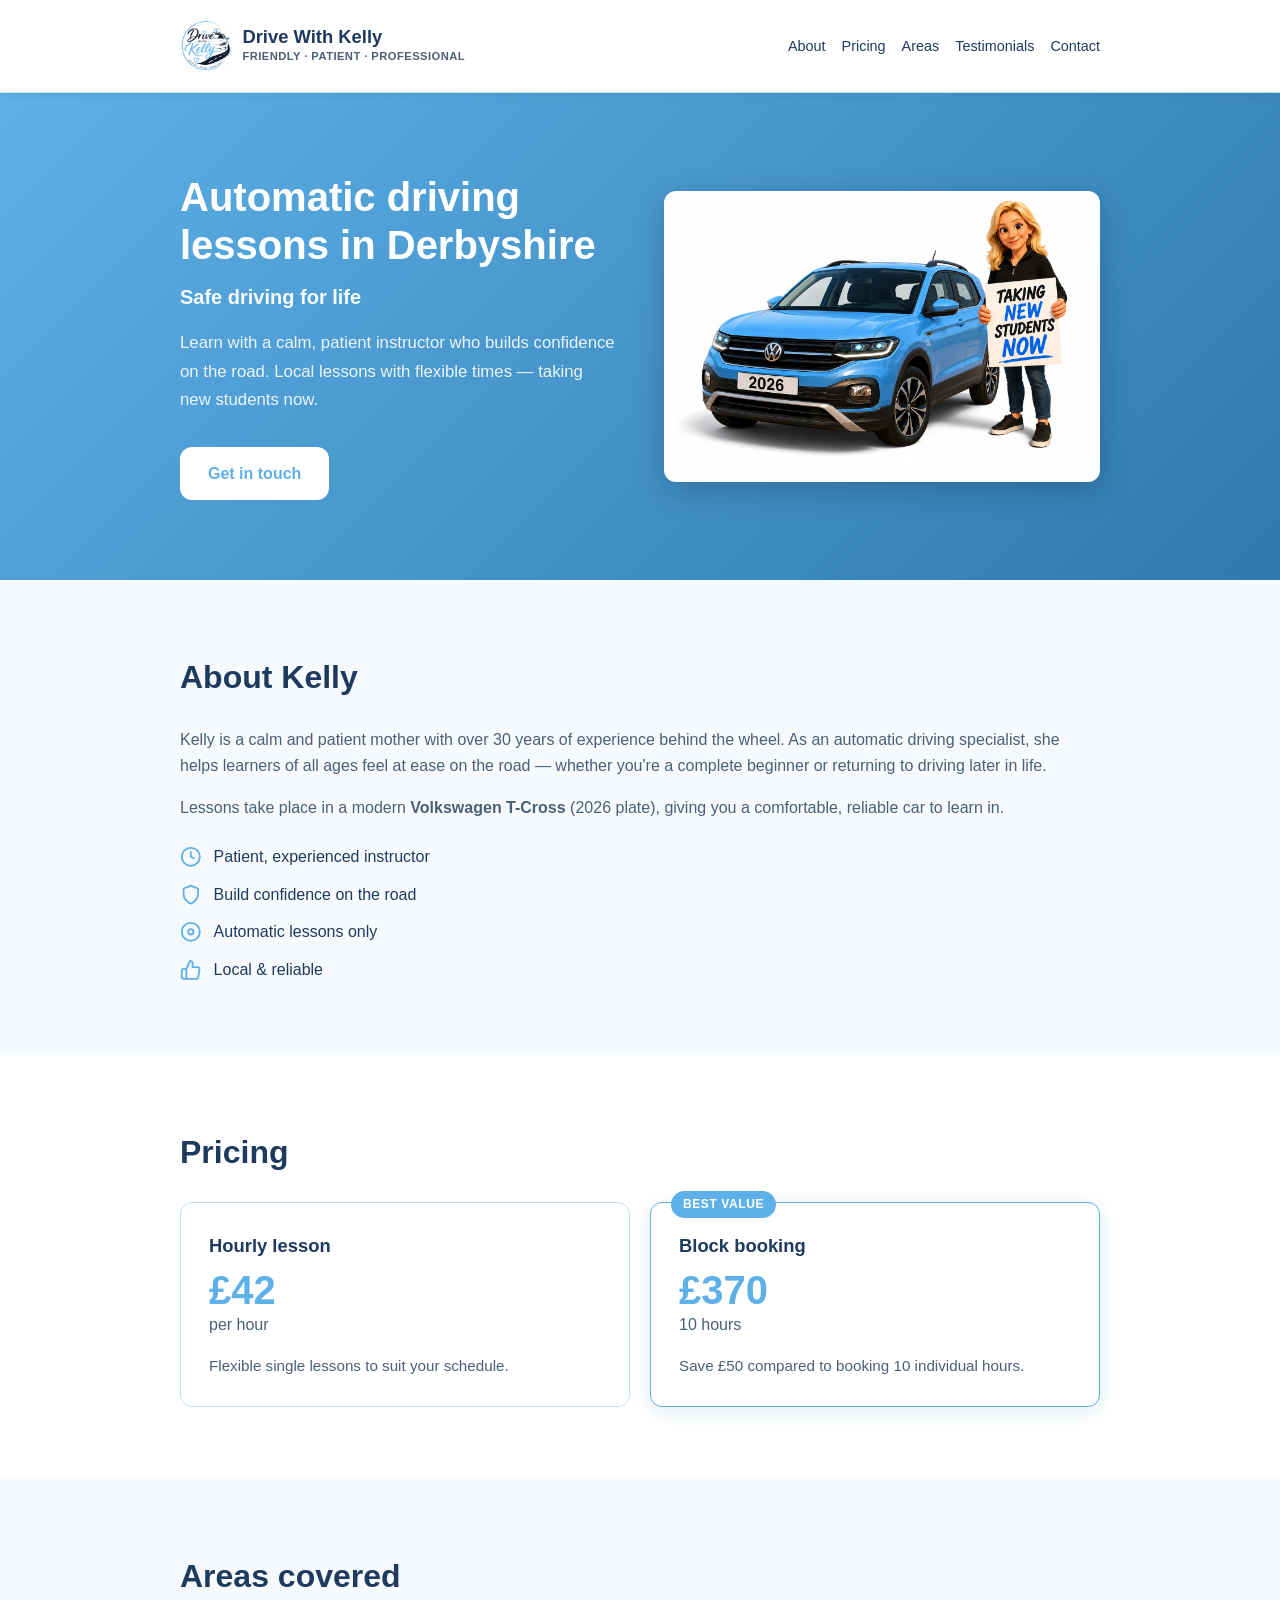
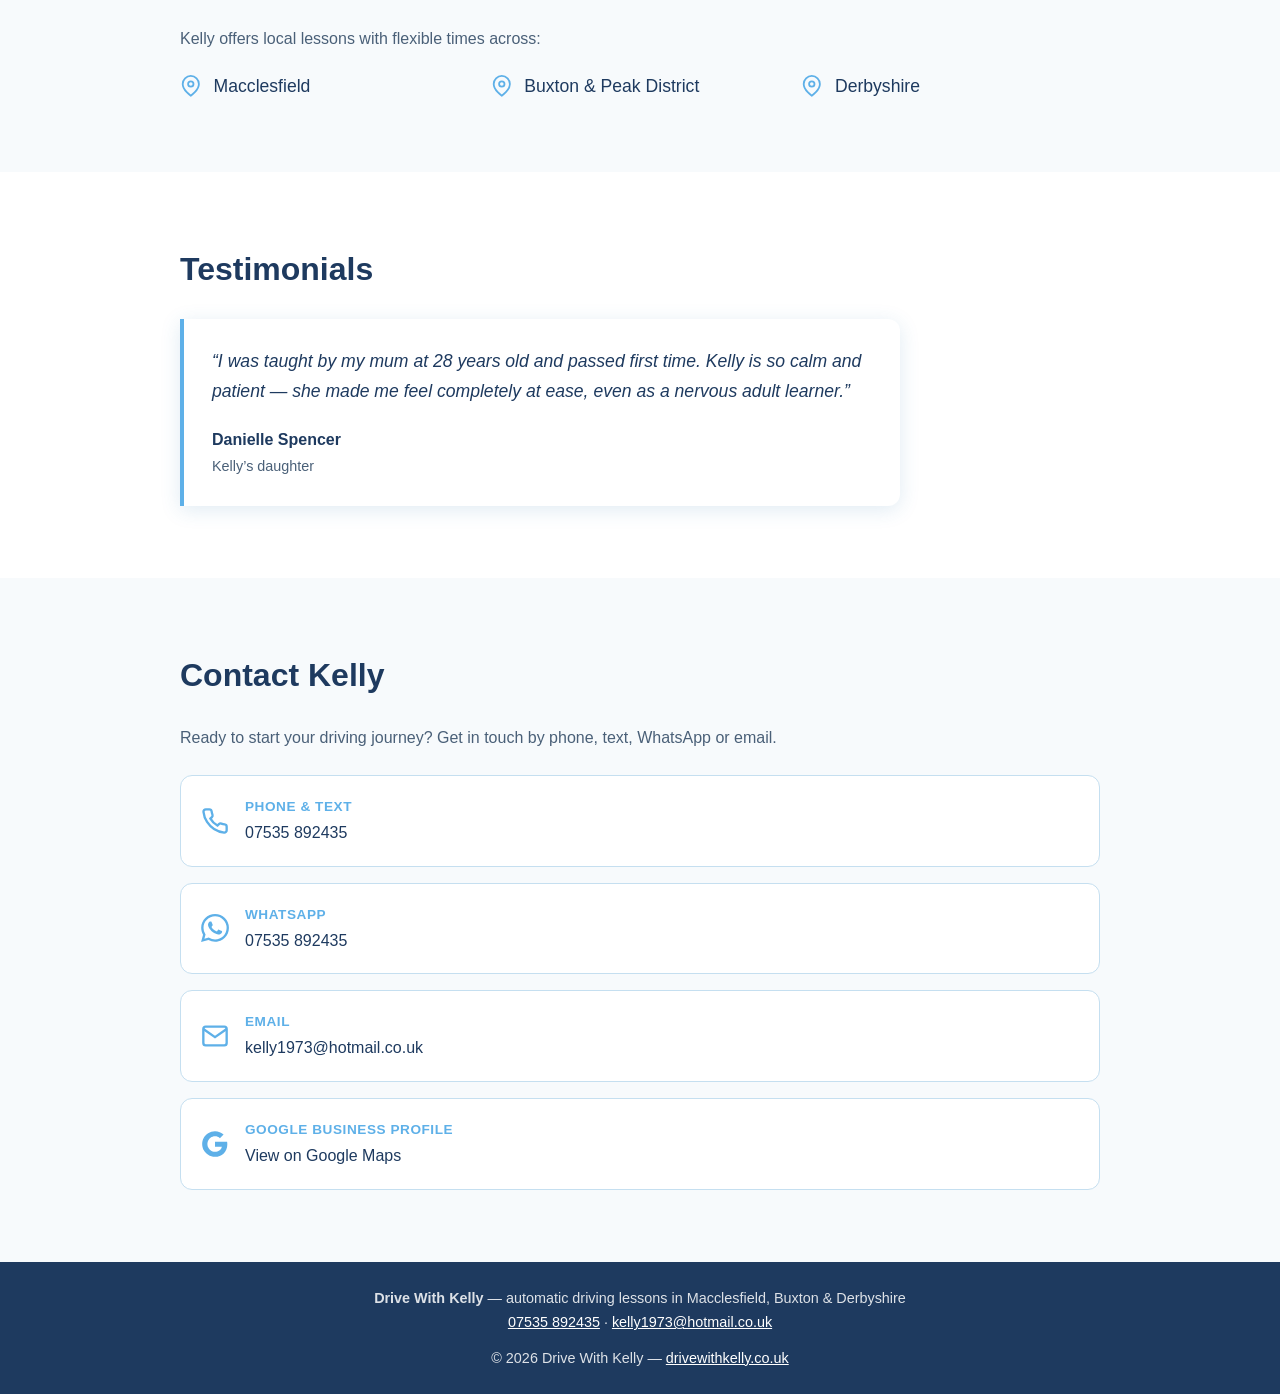
==== index.html @ c06c4da9 "Improve local SEO for Google Business Profile alignment. Add structured data, social meta tags, NAP " ====
<!DOCTYPE html>
<html lang="en-GB">
<head>
  <meta charset="UTF-8">
  <meta name="viewport" content="width=device-width, initial-scale=1.0">
  <meta name="description" content="Automatic driving lessons in Macclesfield, Buxton and Derbyshire with Kelly. Patient, experienced instructor in a modern VW T-Cross — safe driving for life.">
  <meta name="robots" content="index, follow">
  <title>Automatic Driving Lessons Macclesfield &amp; Buxton | Drive With Kelly</title>
  <link rel="canonical" href="https://drivewithkelly.co.uk/">
  <meta name="theme-color" content="#5eb0e8">

  <!-- Open Graph -->
  <meta property="og:type" content="website">
  <meta property="og:locale" content="en_GB">
  <meta property="og:site_name" content="Drive With Kelly">
  <meta property="og:title" content="Automatic Driving Lessons Macclesfield &amp; Buxton | Drive With Kelly">
  <meta property="og:description" content="Patient automatic driving lessons in Macclesfield, Buxton and Derbyshire. Modern VW T-Cross, flexible times — taking new students now.">
  <meta property="og:url" content="https://drivewithkelly.co.uk/">
  <meta property="og:image" content="https://drivewithkelly.co.uk/assets/kelly-and-car.jpg">
  <meta property="og:image:alt" content="Kelly, driving instructor, beside her blue Volkswagen T-Cross">

  <!-- Twitter Card -->
  <meta name="twitter:card" content="summary_large_image">
  <meta name="twitter:title" content="Automatic Driving Lessons Macclesfield &amp; Buxton | Drive With Kelly">
  <meta name="twitter:description" content="Patient automatic driving lessons in Macclesfield, Buxton and Derbyshire. Modern VW T-Cross, flexible times — taking new students now.">
  <meta name="twitter:image" content="https://drivewithkelly.co.uk/assets/kelly-and-car.jpg">
  <meta name="twitter:image:alt" content="Kelly, driving instructor, beside her blue Volkswagen T-Cross">

  <link rel="icon" href="favicon.svg" type="image/svg+xml">
  <link rel="apple-touch-icon" href="assets/logo-circle.jpg">
  <link rel="stylesheet" href="css/styles.css">

  <!-- Add your Google Business Profile URL to sameAs below and the contact link href -->
  <script type="application/ld+json">
  {
    "@context": "https://schema.org",
    "@graph": [
      {
        "@type": "WebSite",
        "@id": "https://drivewithkelly.co.uk/#website",
        "url": "https://drivewithkelly.co.uk/",
        "name": "Drive With Kelly",
        "description": "Automatic driving lessons in Macclesfield, Buxton and Derbyshire.",
        "inLanguage": "en-GB",
        "publisher": { "@id": "https://drivewithkelly.co.uk/#business" }
      },
      {
        "@type": "DrivingSchool",
        "@id": "https://drivewithkelly.co.uk/#business",
        "name": "Drive With Kelly",
        "url": "https://drivewithkelly.co.uk/",
        "image": "https://drivewithkelly.co.uk/assets/kelly-and-car.jpg",
        "logo": "https://drivewithkelly.co.uk/assets/logo-circle.jpg",
        "description": "Automatic driving lessons with a calm, patient instructor in Macclesfield, Buxton, the Peak District and Derbyshire.",
        "telephone": "+447535892435",
        "email": "kelly1973@hotmail.co.uk",
        "priceRange": "£42",
        "address": {
          "@type": "PostalAddress",
          "addressLocality": "Macclesfield",
          "addressRegion": "Cheshire",
          "postalCode": "SK10",
          "addressCountry": "GB"
        },
        "currenciesAccepted": "GBP",
        "paymentAccepted": "Cash, Bank transfer",
        "areaServed": [
          { "@type": "City", "name": "Macclesfield" },
          { "@type": "City", "name": "Buxton" },
          { "@type": "AdministrativeArea", "name": "Peak District" },
          { "@type": "AdministrativeArea", "name": "Derbyshire", "containedInPlace": { "@type": "Country", "name": "United Kingdom" } }
        ],
        "geo": {
          "@type": "GeoCircle",
          "geoMidpoint": {
            "@type": "GeoCoordinates",
            "latitude": 53.26,
            "longitude": -1.95
          },
          "geoRadius": 25000
        },
        "hasOfferCatalog": {
          "@type": "OfferCatalog",
          "name": "Driving lesson prices",
          "itemListElement": [
            {
              "@type": "Offer",
              "itemOffered": {
                "@type": "Service",
                "name": "Hourly automatic driving lesson",
                "description": "Flexible single automatic driving lessons."
              },
              "price": "42",
              "priceCurrency": "GBP"
            },
            {
              "@type": "Offer",
              "itemOffered": {
                "@type": "Service",
                "name": "10-hour block booking",
                "description": "Ten hours of automatic driving lessons at a reduced rate."
              },
              "price": "370",
              "priceCurrency": "GBP"
            }
          ]
        },
        "review": {
          "@type": "Review",
          "author": { "@type": "Person", "name": "Danielle Spencer" },
          "reviewBody": "I was taught by my mum at 28 years old and passed first time. Kelly is so calm and patient — she made me feel completely at ease, even as a nervous adult learner.",
          "reviewRating": { "@type": "Rating", "ratingValue": "5", "bestRating": "5" }
        }
      }
    ]
  }
  </script>
</head>
<body>
  <header class="site-header">
    <div class="container header-inner">
      <a href="https://drivewithkelly.co.uk/" class="logo">
        <img src="assets/logo-circle.jpg" alt="Drive With Kelly logo" width="72" height="72" class="logo-mark">
        <span class="logo-text">
          <span class="logo-name">Drive With Kelly</span>
          <span class="logo-tagline">Friendly · Patient · Professional</span>
        </span>
      </a>
      <nav aria-label="Main navigation">
        <ul class="nav-list">
          <li><a href="#about">About</a></li>
          <li><a href="#pricing">Pricing</a></li>
          <li><a href="#areas">Areas</a></li>
          <li><a href="#testimonials">Testimonials</a></li>
          <li><a href="#contact">Contact</a></li>
        </ul>
      </nav>
    </div>
  </header>

  <main>
    <section class="hero" aria-labelledby="hero-heading">
      <div class="container hero-inner">
        <div class="hero-content">
          <h1 id="hero-heading">Automatic driving lessons in Derbyshire</h1>
          <p class="hero-tagline">Safe driving for life</p>
          <p class="hero-intro">Learn with a calm, patient instructor who builds confidence on the road. Local lessons with flexible times — taking new students now.</p>
          <a href="#contact" class="btn btn-primary">Get in touch</a>
        </div>
        <img
          src="assets/kelly-and-car.jpg"
          alt="Kelly, driving instructor, standing beside her blue Volkswagen T-Cross holding a sign that reads Taking New Students Now"
          class="hero-image"
          width="800"
          height="600"
        >
      </div>
    </section>

    <section id="about" class="section about" aria-labelledby="about-heading">
      <div class="container">
        <h2 id="about-heading">About Kelly</h2>
        <div class="about-grid">
          <!-- Optional: add <img src="assets/kelly.jpg" alt="Kelly, driving instructor" class="about-photo"> when photo is available -->
          <div class="about-content">
            <p>Kelly is a calm and patient mother with over 30 years of experience behind the wheel. As an automatic driving specialist, she helps learners of all ages feel at ease on the road — whether you're a complete beginner or returning to driving later in life.</p>
            <p>Lessons take place in a modern <strong>Volkswagen T-Cross</strong> (2026 plate), giving you a comfortable, reliable car to learn in.</p>
            <ul class="feature-list">
              <li>
                <svg class="icon" aria-hidden="true" viewBox="0 0 24 24" fill="none" stroke="currentColor" stroke-width="2"><circle cx="12" cy="12" r="10"/><path d="M12 6v6l4 2"/></svg>
                Patient, experienced instructor
              </li>
              <li>
                <svg class="icon" aria-hidden="true" viewBox="0 0 24 24" fill="none" stroke="currentColor" stroke-width="2"><path d="M12 22s8-4 8-10V5l-8-3-8 3v7c0 6 8 10 8 10z"/></svg>
                Build confidence on the road
              </li>
              <li>
                <svg class="icon" aria-hidden="true" viewBox="0 0 24 24" fill="none" stroke="currentColor" stroke-width="2"><circle cx="12" cy="12" r="10"/><circle cx="12" cy="12" r="3"/></svg>
                Automatic lessons only
              </li>
              <li>
                <svg class="icon" aria-hidden="true" viewBox="0 0 24 24" fill="none" stroke="currentColor" stroke-width="2"><path d="M14 9V5a3 3 0 0 0-3-3l-4 9v11h11.28a2 2 0 0 0 2-1.7l1.38-9a2 2 0 0 0-2-2.3H14z"/><path d="M7 22H4a2 2 0 0 1-2-2v-7a2 2 0 0 1 2-2h3"/></svg>
                Local &amp; reliable
              </li>
            </ul>
          </div>
        </div>
      </div>
    </section>

    <section id="pricing" class="section pricing" aria-labelledby="pricing-heading">
      <div class="container">
        <h2 id="pricing-heading">Pricing</h2>
        <div class="pricing-grid">
          <article class="pricing-card">
            <h3>Hourly lesson</h3>
            <p class="price">&pound;42</p>
            <p class="price-detail">per hour</p>
            <p>Flexible single lessons to suit your schedule.</p>
          </article>
          <article class="pricing-card pricing-card--featured">
            <p class="pricing-badge">Best value</p>
            <h3>Block booking</h3>
            <p class="price">&pound;370</p>
            <p class="price-detail">10 hours</p>
            <p>Save &pound;50 compared to booking 10 individual hours.</p>
          </article>
        </div>
      </div>
    </section>

    <section id="areas" class="section areas" aria-labelledby="areas-heading">
      <div class="container">
        <h2 id="areas-heading">Areas covered</h2>
        <p class="areas-intro">Kelly offers local lessons with flexible times across:</p>
        <ul class="areas-list">
          <li>
            <svg class="icon" aria-hidden="true" viewBox="0 0 24 24" fill="none" stroke="currentColor" stroke-width="2"><path d="M21 10c0 7-9 13-9 13s-9-6-9-13a9 9 0 0 1 18 0z"/><circle cx="12" cy="10" r="3"/></svg>
            Macclesfield
          </li>
          <li>
            <svg class="icon" aria-hidden="true" viewBox="0 0 24 24" fill="none" stroke="currentColor" stroke-width="2"><path d="M21 10c0 7-9 13-9 13s-9-6-9-13a9 9 0 0 1 18 0z"/><circle cx="12" cy="10" r="3"/></svg>
            Buxton &amp; Peak District
          </li>
          <li>
            <svg class="icon" aria-hidden="true" viewBox="0 0 24 24" fill="none" stroke="currentColor" stroke-width="2"><path d="M21 10c0 7-9 13-9 13s-9-6-9-13a9 9 0 0 1 18 0z"/><circle cx="12" cy="10" r="3"/></svg>
            Derbyshire
          </li>
        </ul>
      </div>
    </section>

    <section id="testimonials" class="section testimonials" aria-labelledby="testimonials-heading">
      <div class="container">
        <h2 id="testimonials-heading">Testimonials</h2>
        <blockquote class="testimonial">
          <p>&ldquo;I was taught by my mum at 28 years old and passed first time. Kelly is so calm and patient — she made me feel completely at ease, even as a nervous adult learner.&rdquo;</p>
          <footer>
            <cite>Danielle Spencer</cite>
            <span class="testimonial-relation">Kelly&rsquo;s daughter</span>
          </footer>
        </blockquote>
      </div>
    </section>

    <section id="contact" class="section contact" aria-labelledby="contact-heading">
      <div class="container">
        <h2 id="contact-heading">Contact Kelly</h2>
        <p class="contact-intro">Ready to start your driving journey? Get in touch by phone, text, WhatsApp or email.</p>
        <ul class="contact-list">
          <li>
            <a href="tel:07535892435" class="contact-link">
              <svg class="icon" aria-hidden="true" viewBox="0 0 24 24" fill="none" stroke="currentColor" stroke-width="2"><path d="M22 16.92v3a2 2 0 0 1-2.18 2 19.79 19.79 0 0 1-8.63-3.07 19.5 19.5 0 0 1-6-6 19.79 19.79 0 0 1-3.07-8.67A2 2 0 0 1 4.11 2h3a2 2 0 0 1 2 1.72c.127.96.361 1.903.7 2.81a2 2 0 0 1-.45 2.11L8.09 9.91a16 16 0 0 0 6 6l1.27-1.27a2 2 0 0 1 2.11-.45c.907.339 1.85.573 2.81.7A2 2 0 0 1 22 16.92z"/></svg>
              <span>
                <strong>Phone &amp; text</strong>
                07535 892435
              </span>
            </a>
          </li>
          <li>
            <a href="https://wa.me/447535892435" class="contact-link" target="_blank" rel="noopener noreferrer">
              <svg class="icon" aria-hidden="true" viewBox="0 0 24 24" fill="currentColor"><path d="M17.472 14.382c-.297-.149-1.758-.867-2.03-.967-.273-.099-.471-.148-.67.15-.197.297-.767.966-.94 1.164-.173.199-.347.223-.644.075-.297-.15-1.255-.463-2.39-1.475-.883-.788-1.48-1.761-1.653-2.059-.173-.297-.018-.458.13-.606.134-.133.298-.347.446-.52.149-.174.198-.298.298-.497.099-.198.05-.371-.025-.52-.075-.149-.669-1.612-.916-2.207-.242-.579-.487-.5-.669-.51-.173-.008-.371-.01-.57-.01-.198 0-.52.074-.792.372-.272.297-1.04 1.016-1.04 2.479 0 1.462 1.065 2.875 1.213 3.074.149.198 2.096 3.2 5.077 4.487.709.306 1.262.489 1.694.625.712.227 1.36.195 1.871.118.571-.085 1.758-.719 2.006-1.413.248-.694.248-1.289.173-1.413-.074-.124-.272-.198-.57-.347m-5.421 7.403h-.004a9.87 9.87 0 0 1-5.031-1.378l-.361-.214-3.741.982.998-3.648-.235-.374a9.86 9.86 0 0 1-1.51-5.26c.001-5.45 4.436-9.884 9.888-9.884 2.64 0 5.122 1.03 6.988 2.898a9.825 9.825 0 0 1 2.893 6.994c-.003 5.45-4.435 9.884-9.885 9.884m8.413-18.297A11.815 11.815 0 0 0 12.05 0C5.495 0 .16 5.335.157 11.892c0 2.096.547 4.142 1.588 5.945L.057 24l6.305-1.654a11.882 11.882 0 0 0 5.683 1.448h.005c6.554 0 11.89-5.335 11.893-11.893a11.821 11.821 0 0 0-3.48-8.413z"/></svg>
              <span>
                <strong>WhatsApp</strong>
                07535 892435
              </span>
            </a>
          </li>
          <li>
            <a href="mailto:kelly1973@hotmail.co.uk" class="contact-link">
              <svg class="icon" aria-hidden="true" viewBox="0 0 24 24" fill="none" stroke="currentColor" stroke-width="2"><path d="M4 4h16c1.1 0 2 .9 2 2v12c0 1.1-.9 2-2 2H4c-1.1 0-2-.9-2-2V6c0-1.1.9-2 2-2z"/><polyline points="22,6 12,13 2,6"/></svg>
              <span>
                <strong>Email</strong>
                kelly1973@hotmail.co.uk
              </span>
            </a>
          </li>
          <li>
            <a href="https://www.google.com/maps/search/?api=1&amp;query=Drive+With+Kelly+automatic+driving+lessons+Macclesfield" class="contact-link" target="_blank" rel="noopener noreferrer" id="google-business-profile">
              <svg class="icon" aria-hidden="true" viewBox="0 0 24 24" fill="currentColor"><path d="M22.56 12.25c0-.78-.07-1.53-.2-2.25H12v4.26h5.92a5.06 5.06 0 0 1-2.2 3.32v2.77h3.57c2.08-1.92 3.28-4.74 3.28-8.1z"/><path d="M12 23c2.97 0 5.46-.98 7.28-2.66l-3.57-2.77c-.98.66-2.23 1.06-3.71 1.06-2.86 0-5.29-1.93-6.16-4.53H2.18v2.84C3.99 20.53 7.7 23 12 23z"/><path d="M5.84 14.09c-.22-.66-.35-1.36-.35-2.09s.13-1.43.35-2.09V7.07H2.18C1.43 8.55 1 10.22 1 12s.43 3.45 1.18 4.93l2.85-2.22.81-.62z"/><path d="M12 5.38c1.62 0 3.06.56 4.21 1.64l3.15-3.15C17.45 2.09 14.97 1 12 1 7.7 1 3.99 3.47 2.18 7.07l3.66 2.84c.87-2.6 3.3-4.53 6.16-4.53z"/></svg>
              <span>
                <strong>Google Business Profile</strong>
                View on Google Maps
              </span>
            </a>
          </li>
        </ul>
      </div>
    </section>
  </main>

  <footer class="site-footer">
    <div class="container">
      <p class="footer-nap">
        <strong>Drive With Kelly</strong> &mdash; automatic driving lessons in Macclesfield, Buxton &amp; Derbyshire<br>
        <a href="tel:07535892435">07535 892435</a> &middot;
        <a href="mailto:kelly1973@hotmail.co.uk">kelly1973@hotmail.co.uk</a>
      </p>
      <p>&copy; 2026 Drive With Kelly &mdash; <a href="https://drivewithkelly.co.uk">drivewithkelly.co.uk</a></p>
    </div>
  </footer>
</body>
</html>
---- css/styles.css ----
/* Drive With Kelly — mobile-first styles */

:root {
  --color-primary: #5eb0e8;
  --color-primary-dark: #2d7aad;
  --color-primary-light: #e8f4fc;
  --color-text: #1e3a5f;
  --color-text-muted: #4a6078;
  --color-bg: #ffffff;
  --color-bg-alt: #f7fafc;
  --color-border: #c5dff0;
  --font-sans: -apple-system, BlinkMacSystemFont, "Segoe UI", Roboto, Oxygen, Ubuntu, Cantarell, sans-serif;
  --radius: 12px;
  --shadow: 0 4px 20px rgba(46, 122, 173, 0.15);
  --max-width: 960px;
}

*,
*::before,
*::after {
  box-sizing: border-box;
}

html {
  scroll-behavior: smooth;
}

body {
  margin: 0;
  font-family: var(--font-sans);
  font-size: 1rem;
  line-height: 1.6;
  color: var(--color-text);
  background: var(--color-bg);
}

img {
  max-width: 100%;
  height: auto;
  display: block;
}

a {
  color: var(--color-primary);
}

.container {
  width: 100%;
  max-width: var(--max-width);
  margin: 0 auto;
  padding: 0 1.25rem;
}

/* Header */

.site-header {
  position: sticky;
  top: 0;
  z-index: 100;
  background: var(--color-bg);
  border-bottom: 1px solid var(--color-border);
  box-shadow: 0 1px 8px rgba(0, 0, 0, 0.06);
}

.header-inner {
  display: flex;
  align-items: center;
  justify-content: space-between;
  padding-top: 1rem;
  padding-bottom: 1rem;
  gap: 1rem;
}

.logo {
  display: flex;
  align-items: center;
  gap: 0.65rem;
  text-decoration: none;
  flex-shrink: 0;
  min-width: 0;
}

.logo-mark {
  width: 2.75rem;
  height: 2.75rem;
  flex-shrink: 0;
  object-fit: contain;
}

.logo-text {
  display: flex;
  flex-direction: column;
  gap: 0.1rem;
  min-width: 0;
}

.logo-name {
  font-size: 1rem;
  font-weight: 700;
  line-height: 1.15;
  color: var(--color-text);
  white-space: nowrap;
}

.logo-tagline {
  font-size: 0.65rem;
  font-weight: 600;
  letter-spacing: 0.04em;
  text-transform: uppercase;
  color: var(--color-text-muted);
  white-space: nowrap;
}

@media (max-width: 420px) {
  .logo-tagline {
    display: none;
  }
}

.nav-list {
  display: flex;
  flex-wrap: wrap;
  gap: 0.25rem 1rem;
  list-style: none;
  margin: 0;
  padding: 0;
}

.nav-list a {
  color: var(--color-text);
  text-decoration: none;
  font-size: 0.9rem;
  font-weight: 500;
}

.nav-list a:hover,
.nav-list a:focus {
  color: var(--color-primary);
}

/* Hero */

.hero {
  background: linear-gradient(135deg, var(--color-primary) 0%, var(--color-primary-dark) 100%);
  color: #fff;
  padding: 3.5rem 0 4rem;
}

.hero-inner {
  display: grid;
  gap: 2rem;
  align-items: center;
}

.hero-content {
  max-width: 640px;
}

.hero-image {
  width: 100%;
  max-width: 520px;
  margin: 0 auto;
  border-radius: var(--radius);
  box-shadow: 0 8px 32px rgba(0, 0, 0, 0.2);
}

.hero h1 {
  font-size: clamp(1.75rem, 5vw, 2.5rem);
  line-height: 1.2;
  margin: 0 0 0.75rem;
}

.hero-tagline {
  font-size: 1.25rem;
  font-weight: 600;
  margin: 0 0 1rem;
  opacity: 0.95;
}

.hero-intro {
  font-size: 1.05rem;
  margin: 0 0 2rem;
  opacity: 0.9;
  line-height: 1.7;
}

/* Buttons */

.btn {
  display: inline-block;
  padding: 0.875rem 1.75rem;
  border-radius: var(--radius);
  font-weight: 600;
  font-size: 1rem;
  text-decoration: none;
  transition: background 0.2s, transform 0.15s;
}

.btn-primary {
  background: #fff;
  color: var(--color-primary);
}

.btn-primary:hover,
.btn-primary:focus {
  background: var(--color-primary-light);
  transform: translateY(-1px);
}

/* Sections */

.section {
  padding: 3.5rem 0;
}

.section:nth-child(even) {
  background: var(--color-bg-alt);
}

.section h2 {
  font-size: clamp(1.5rem, 4vw, 2rem);
  margin: 0 0 1.5rem;
  color: var(--color-text);
}

/* About */

.about-grid {
  display: grid;
  gap: 2rem;
}

.about-photo {
  width: 100%;
  max-width: 320px;
  border-radius: var(--radius);
  box-shadow: var(--shadow);
  margin: 0 auto;
}

.about-content p {
  margin: 0 0 1rem;
  color: var(--color-text-muted);
}

.about-content p:last-of-type {
  margin-bottom: 1.5rem;
}

.feature-list {
  list-style: none;
  margin: 0;
  padding: 0;
  display: grid;
  gap: 0.75rem;
}

.feature-list li {
  display: flex;
  align-items: center;
  gap: 0.75rem;
  font-weight: 500;
}

.icon {
  width: 1.35rem;
  height: 1.35rem;
  flex-shrink: 0;
  color: var(--color-primary);
}

/* Pricing */

.pricing-grid {
  display: grid;
  gap: 1.25rem;
}

.pricing-card {
  background: var(--color-bg);
  border: 1px solid var(--color-border);
  border-radius: var(--radius);
  padding: 1.75rem;
  position: relative;
}

.pricing-card--featured {
  border-color: var(--color-primary);
  box-shadow: var(--shadow);
}

.pricing-badge {
  position: absolute;
  top: -0.75rem;
  left: 1.25rem;
  background: var(--color-primary);
  color: #fff;
  font-size: 0.75rem;
  font-weight: 700;
  text-transform: uppercase;
  letter-spacing: 0.05em;
  padding: 0.25rem 0.75rem;
  border-radius: 999px;
  margin: 0;
}

.pricing-card h3 {
  margin: 0 0 0.5rem;
  font-size: 1.15rem;
}

.price {
  font-size: 2.5rem;
  font-weight: 700;
  color: var(--color-primary);
  margin: 0;
  line-height: 1.1;
}

.price-detail {
  font-size: 1rem;
  color: var(--color-text-muted);
  margin: 0 0 1rem;
}

.pricing-card p:last-child {
  margin: 0;
  color: var(--color-text-muted);
  font-size: 0.95rem;
}

/* Areas */

.areas-intro {
  color: var(--color-text-muted);
  margin: 0 0 1.25rem;
}

.areas-list {
  list-style: none;
  margin: 0;
  padding: 0;
  display: grid;
  gap: 0.75rem;
}

.areas-list li {
  display: flex;
  align-items: center;
  gap: 0.75rem;
  font-size: 1.1rem;
  font-weight: 500;
}

/* Testimonials */

.testimonial {
  background: var(--color-bg);
  border-left: 4px solid var(--color-primary);
  border-radius: 0 var(--radius) var(--radius) 0;
  padding: 1.75rem;
  margin: 0;
  box-shadow: var(--shadow);
}

.testimonial p {
  font-size: 1.1rem;
  font-style: italic;
  margin: 0 0 1.25rem;
  color: var(--color-text);
  line-height: 1.7;
}

.testimonial footer {
  display: flex;
  flex-direction: column;
  gap: 0.15rem;
}

.testimonial cite {
  font-style: normal;
  font-weight: 700;
  color: var(--color-text);
}

.testimonial-relation {
  font-size: 0.9rem;
  color: var(--color-text-muted);
}

/* Contact */

.contact {
  background: var(--color-primary-light);
}

.contact-intro {
  color: var(--color-text-muted);
  margin: 0 0 1.5rem;
}

.contact-list {
  list-style: none;
  margin: 0;
  padding: 0;
  display: grid;
  gap: 1rem;
}

.contact-link {
  display: flex;
  align-items: center;
  gap: 1rem;
  background: var(--color-bg);
  border: 1px solid var(--color-border);
  border-radius: var(--radius);
  padding: 1.25rem;
  text-decoration: none;
  color: var(--color-text);
  transition: border-color 0.2s, box-shadow 0.2s;
}

.contact-link:hover,
.contact-link:focus {
  border-color: var(--color-primary);
  box-shadow: var(--shadow);
}

.contact-link .icon {
  width: 1.75rem;
  height: 1.75rem;
}

.contact-link span {
  display: flex;
  flex-direction: column;
  gap: 0.15rem;
}

.contact-link strong {
  font-size: 0.85rem;
  text-transform: uppercase;
  letter-spacing: 0.04em;
  color: var(--color-primary);
}

/* Footer */

.site-footer {
  background: var(--color-text);
  color: rgba(255, 255, 255, 0.85);
  padding: 1.5rem 0;
  text-align: center;
  font-size: 0.9rem;
}

.site-footer p {
  margin: 0;
}

.footer-nap {
  margin-bottom: 0.75rem !important;
  line-height: 1.7;
}

.site-footer a {
  color: #fff;
}

/* Desktop */

@media (min-width: 768px) {
  .header-inner {
    padding-top: 1.25rem;
    padding-bottom: 1.25rem;
  }

  .logo-mark {
    width: 3.25rem;
    height: 3.25rem;
  }

  .logo-name {
    font-size: 1.15rem;
  }

  .logo-tagline {
    font-size: 0.7rem;
  }

  .hero {
    padding: 5rem 0;
  }

  .hero-inner {
    grid-template-columns: 1fr 1fr;
    gap: 3rem;
  }

  .hero-image {
    margin: 0;
    max-width: none;
  }

  .section {
    padding: 4.5rem 0;
  }

  .about-grid {
    grid-template-columns: auto 1fr;
    align-items: start;
  }

  .about-photo {
    margin: 0;
  }

  .pricing-grid {
    grid-template-columns: 1fr 1fr;
  }

  .areas-list {
    grid-template-columns: repeat(3, 1fr);
  }

  .testimonial {
    max-width: 720px;
  }
}
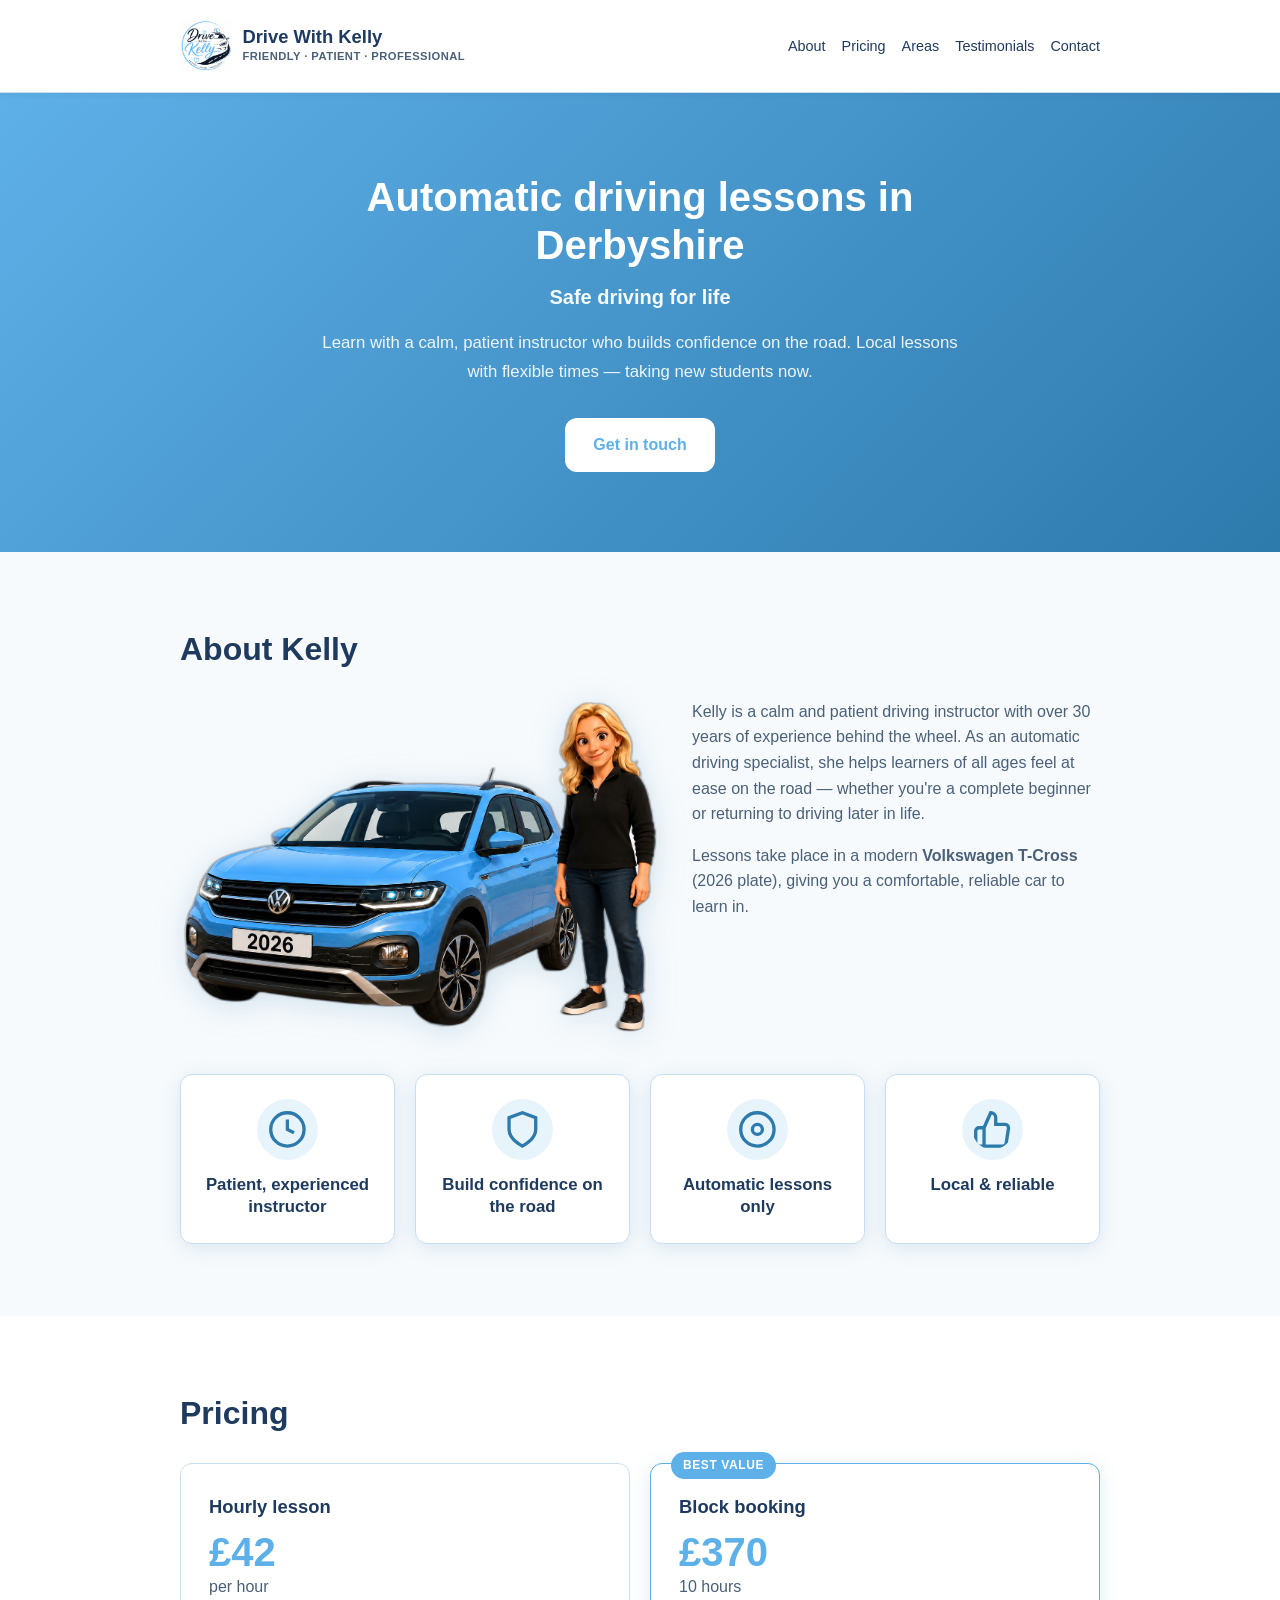
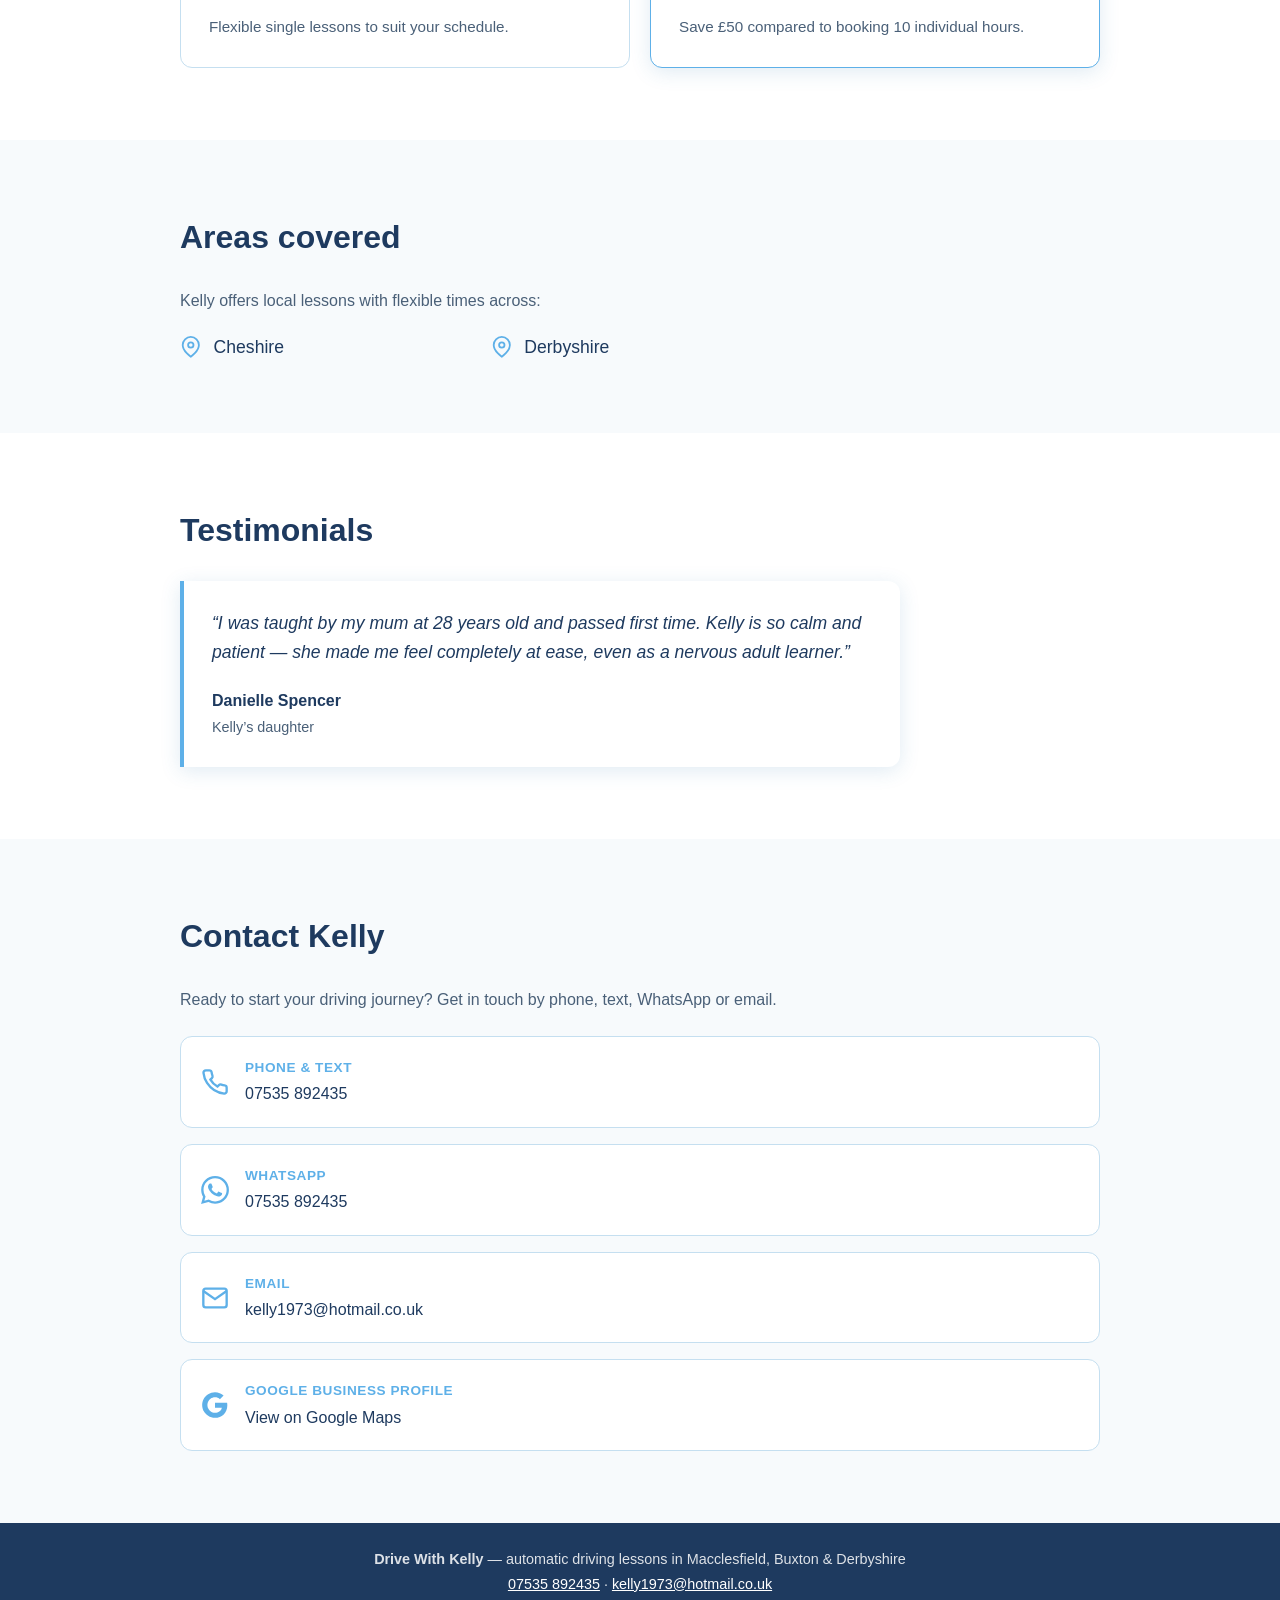
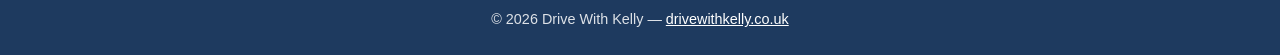
==== commit 07eaf06e: "Redesign About section and add dedicated social preview image. Move Kelly's photo from the hero to A" ====
--- a/index.html
+++ b/index.html
@@ -16,14 +16,14 @@
   <meta property="og:title" content="Automatic Driving Lessons Macclesfield &amp; Buxton | Drive With Kelly">
   <meta property="og:description" content="Patient automatic driving lessons in Macclesfield, Buxton and Derbyshire. Modern VW T-Cross, flexible times — taking new students now.">
   <meta property="og:url" content="https://drivewithkelly.co.uk/">
-  <meta property="og:image" content="https://drivewithkelly.co.uk/assets/kelly-and-car.jpg">
+  <meta property="og:image" content="https://drivewithkelly.co.uk/assets/kelly-and-car-og.jpg">
   <meta property="og:image:alt" content="Kelly, driving instructor, beside her blue Volkswagen T-Cross">
 
   <!-- Twitter Card -->
   <meta name="twitter:card" content="summary_large_image">
   <meta name="twitter:title" content="Automatic Driving Lessons Macclesfield &amp; Buxton | Drive With Kelly">
   <meta name="twitter:description" content="Patient automatic driving lessons in Macclesfield, Buxton and Derbyshire. Modern VW T-Cross, flexible times — taking new students now.">
-  <meta name="twitter:image" content="https://drivewithkelly.co.uk/assets/kelly-and-car.jpg">
+  <meta name="twitter:image" content="https://drivewithkelly.co.uk/assets/kelly-and-car-og.jpg">
   <meta name="twitter:image:alt" content="Kelly, driving instructor, beside her blue Volkswagen T-Cross">
 
   <link rel="icon" href="favicon.svg" type="image/svg+xml">
@@ -49,7 +49,7 @@
         "@id": "https://drivewithkelly.co.uk/#business",
         "name": "Drive With Kelly",
         "url": "https://drivewithkelly.co.uk/",
-        "image": "https://drivewithkelly.co.uk/assets/kelly-and-car.jpg",
+        "image": "https://drivewithkelly.co.uk/assets/kelly-and-car-og.jpg",
         "logo": "https://drivewithkelly.co.uk/assets/logo-circle.jpg",
         "description": "Automatic driving lessons with a calm, patient instructor in Macclesfield, Buxton, the Peak District and Derbyshire.",
         "telephone": "+447535892435",
@@ -65,9 +65,7 @@
         "currenciesAccepted": "GBP",
         "paymentAccepted": "Cash, Bank transfer",
         "areaServed": [
-          { "@type": "City", "name": "Macclesfield" },
-          { "@type": "City", "name": "Buxton" },
-          { "@type": "AdministrativeArea", "name": "Peak District" },
+          { "@type": "AdministrativeArea", "name": "Cheshire", "containedInPlace": { "@type": "Country", "name": "United Kingdom" } },
           { "@type": "AdministrativeArea", "name": "Derbyshire", "containedInPlace": { "@type": "Country", "name": "United Kingdom" } }
         ],
         "geo": {
@@ -147,13 +145,6 @@
           <p class="hero-intro">Learn with a calm, patient instructor who builds confidence on the road. Local lessons with flexible times — taking new students now.</p>
           <a href="#contact" class="btn btn-primary">Get in touch</a>
         </div>
-        <img
-          src="assets/kelly-and-car.jpg"
-          alt="Kelly, driving instructor, standing beside her blue Volkswagen T-Cross holding a sign that reads Taking New Students Now"
-          class="hero-image"
-          width="800"
-          height="600"
-        >
       </div>
     </section>
 
@@ -161,30 +152,36 @@
       <div class="container">
         <h2 id="about-heading">About Kelly</h2>
         <div class="about-grid">
-          <!-- Optional: add <img src="assets/kelly.jpg" alt="Kelly, driving instructor" class="about-photo"> when photo is available -->
+          <img
+            src="assets/kelly-and-car.png"
+            alt="Kelly, driving instructor, standing beside her blue Volkswagen T-Cross"
+            class="about-photo"
+            width="1284"
+            height="897"
+          >
           <div class="about-content">
-            <p>Kelly is a calm and patient mother with over 30 years of experience behind the wheel. As an automatic driving specialist, she helps learners of all ages feel at ease on the road — whether you're a complete beginner or returning to driving later in life.</p>
+            <p>Kelly is a calm and patient driving instructor with over 30 years of experience behind the wheel. As an automatic driving specialist, she helps learners of all ages feel at ease on the road — whether you're a complete beginner or returning to driving later in life.</p>
             <p>Lessons take place in a modern <strong>Volkswagen T-Cross</strong> (2026 plate), giving you a comfortable, reliable car to learn in.</p>
-            <ul class="feature-list">
-              <li>
-                <svg class="icon" aria-hidden="true" viewBox="0 0 24 24" fill="none" stroke="currentColor" stroke-width="2"><circle cx="12" cy="12" r="10"/><path d="M12 6v6l4 2"/></svg>
-                Patient, experienced instructor
-              </li>
-              <li>
-                <svg class="icon" aria-hidden="true" viewBox="0 0 24 24" fill="none" stroke="currentColor" stroke-width="2"><path d="M12 22s8-4 8-10V5l-8-3-8 3v7c0 6 8 10 8 10z"/></svg>
-                Build confidence on the road
-              </li>
-              <li>
-                <svg class="icon" aria-hidden="true" viewBox="0 0 24 24" fill="none" stroke="currentColor" stroke-width="2"><circle cx="12" cy="12" r="10"/><circle cx="12" cy="12" r="3"/></svg>
-                Automatic lessons only
-              </li>
-              <li>
-                <svg class="icon" aria-hidden="true" viewBox="0 0 24 24" fill="none" stroke="currentColor" stroke-width="2"><path d="M14 9V5a3 3 0 0 0-3-3l-4 9v11h11.28a2 2 0 0 0 2-1.7l1.38-9a2 2 0 0 0-2-2.3H14z"/><path d="M7 22H4a2 2 0 0 1-2-2v-7a2 2 0 0 1 2-2h3"/></svg>
-                Local &amp; reliable
-              </li>
-            </ul>
           </div>
         </div>
+        <ul class="feature-list">
+          <li>
+            <svg class="icon" aria-hidden="true" viewBox="0 0 24 24" fill="none" stroke="currentColor" stroke-width="2"><circle cx="12" cy="12" r="10"/><path d="M12 6v6l4 2"/></svg>
+            <span>Patient, experienced instructor</span>
+          </li>
+          <li>
+            <svg class="icon" aria-hidden="true" viewBox="0 0 24 24" fill="none" stroke="currentColor" stroke-width="2"><path d="M12 22s8-4 8-10V5l-8-3-8 3v7c0 6 8 10 8 10z"/></svg>
+            <span>Build confidence on the road</span>
+          </li>
+          <li>
+            <svg class="icon" aria-hidden="true" viewBox="0 0 24 24" fill="none" stroke="currentColor" stroke-width="2"><circle cx="12" cy="12" r="10"/><circle cx="12" cy="12" r="3"/></svg>
+            <span>Automatic lessons only</span>
+          </li>
+          <li>
+            <svg class="icon" aria-hidden="true" viewBox="0 0 24 24" fill="none" stroke="currentColor" stroke-width="2"><path d="M14 9V5a3 3 0 0 0-3-3l-4 9v11h11.28a2 2 0 0 0 2-1.7l1.38-9a2 2 0 0 0-2-2.3H14z"/><path d="M7 22H4a2 2 0 0 1-2-2v-7a2 2 0 0 1 2-2h3"/></svg>
+            <span>Local &amp; reliable</span>
+          </li>
+        </ul>
       </div>
     </section>
 
@@ -216,11 +213,7 @@
         <ul class="areas-list">
           <li>
             <svg class="icon" aria-hidden="true" viewBox="0 0 24 24" fill="none" stroke="currentColor" stroke-width="2"><path d="M21 10c0 7-9 13-9 13s-9-6-9-13a9 9 0 0 1 18 0z"/><circle cx="12" cy="10" r="3"/></svg>
-            Macclesfield
-          </li>
-          <li>
-            <svg class="icon" aria-hidden="true" viewBox="0 0 24 24" fill="none" stroke="currentColor" stroke-width="2"><path d="M21 10c0 7-9 13-9 13s-9-6-9-13a9 9 0 0 1 18 0z"/><circle cx="12" cy="10" r="3"/></svg>
-            Buxton &amp; Peak District
+            Cheshire
           </li>
           <li>
             <svg class="icon" aria-hidden="true" viewBox="0 0 24 24" fill="none" stroke="currentColor" stroke-width="2"><path d="M21 10c0 7-9 13-9 13s-9-6-9-13a9 9 0 0 1 18 0z"/><circle cx="12" cy="10" r="3"/></svg>
--- a/css/styles.css
+++ b/css/styles.css
@@ -147,21 +147,15 @@
 }
 
 .hero-inner {
-  display: grid;
-  gap: 2rem;
+  display: flex;
+  flex-direction: column;
   align-items: center;
+  text-align: center;
 }
 
 .hero-content {
   max-width: 640px;
-}
-
-.hero-image {
-  width: 100%;
-  max-width: 520px;
   margin: 0 auto;
-  border-radius: var(--radius);
-  box-shadow: 0 8px 32px rgba(0, 0, 0, 0.2);
 }
 
 .hero h1 {
@@ -232,34 +226,57 @@
 
 .about-photo {
   width: 100%;
-  max-width: 320px;
+  max-width: 480px;
+  background: transparent;
+  filter: drop-shadow(0 4px 16px rgba(46, 122, 173, 0.2));
+  margin: 0 auto;
+}
+
+.about-content p {
+  margin: 0 0 1rem;
+  color: var(--color-text-muted);
+}
+
+.about-content p:last-of-type {
+  margin-bottom: 0;
+}
+
+.feature-list {
+  list-style: none;
+  margin: 2rem 0 0;
+  padding: 0;
+  display: grid;
+  gap: 1rem;
+}
+
+.feature-list li {
+  display: flex;
+  flex-direction: column;
+  align-items: center;
+  gap: 0.85rem;
+  padding: 1.25rem 1rem;
+  background: var(--color-bg);
+  border: 1px solid var(--color-border);
   border-radius: var(--radius);
   box-shadow: var(--shadow);
-  margin: 0 auto;
-}
-
-.about-content p {
-  margin: 0 0 1rem;
-  color: var(--color-text-muted);
-}
-
-.about-content p:last-of-type {
-  margin-bottom: 1.5rem;
-}
-
-.feature-list {
-  list-style: none;
-  margin: 0;
-  padding: 0;
-  display: grid;
-  gap: 0.75rem;
-}
-
-.feature-list li {
-  display: flex;
-  align-items: center;
-  gap: 0.75rem;
-  font-weight: 500;
+  text-align: center;
+}
+
+.feature-list .icon {
+  width: 2.25rem;
+  height: 2.25rem;
+  padding: 0.65rem;
+  box-sizing: content-box;
+  background: var(--color-primary-light);
+  border-radius: 50%;
+  color: var(--color-primary-dark);
+}
+
+.feature-list li span {
+  font-size: 1.05rem;
+  font-weight: 600;
+  color: var(--color-text);
+  line-height: 1.35;
 }
 
 .icon {
@@ -492,16 +509,6 @@
     padding: 5rem 0;
   }
 
-  .hero-inner {
-    grid-template-columns: 1fr 1fr;
-    gap: 3rem;
-  }
-
-  .hero-image {
-    margin: 0;
-    max-width: none;
-  }
-
   .section {
     padding: 4.5rem 0;
   }
@@ -515,6 +522,21 @@
     margin: 0;
   }
 
+  .feature-list {
+    grid-template-columns: repeat(4, 1fr);
+    gap: 1.25rem;
+    margin-top: 2.5rem;
+  }
+
+  .feature-list li {
+    padding: 1.5rem 1rem;
+  }
+
+  .feature-list .icon {
+    width: 2.5rem;
+    height: 2.5rem;
+  }
+
   .pricing-grid {
     grid-template-columns: 1fr 1fr;
   }
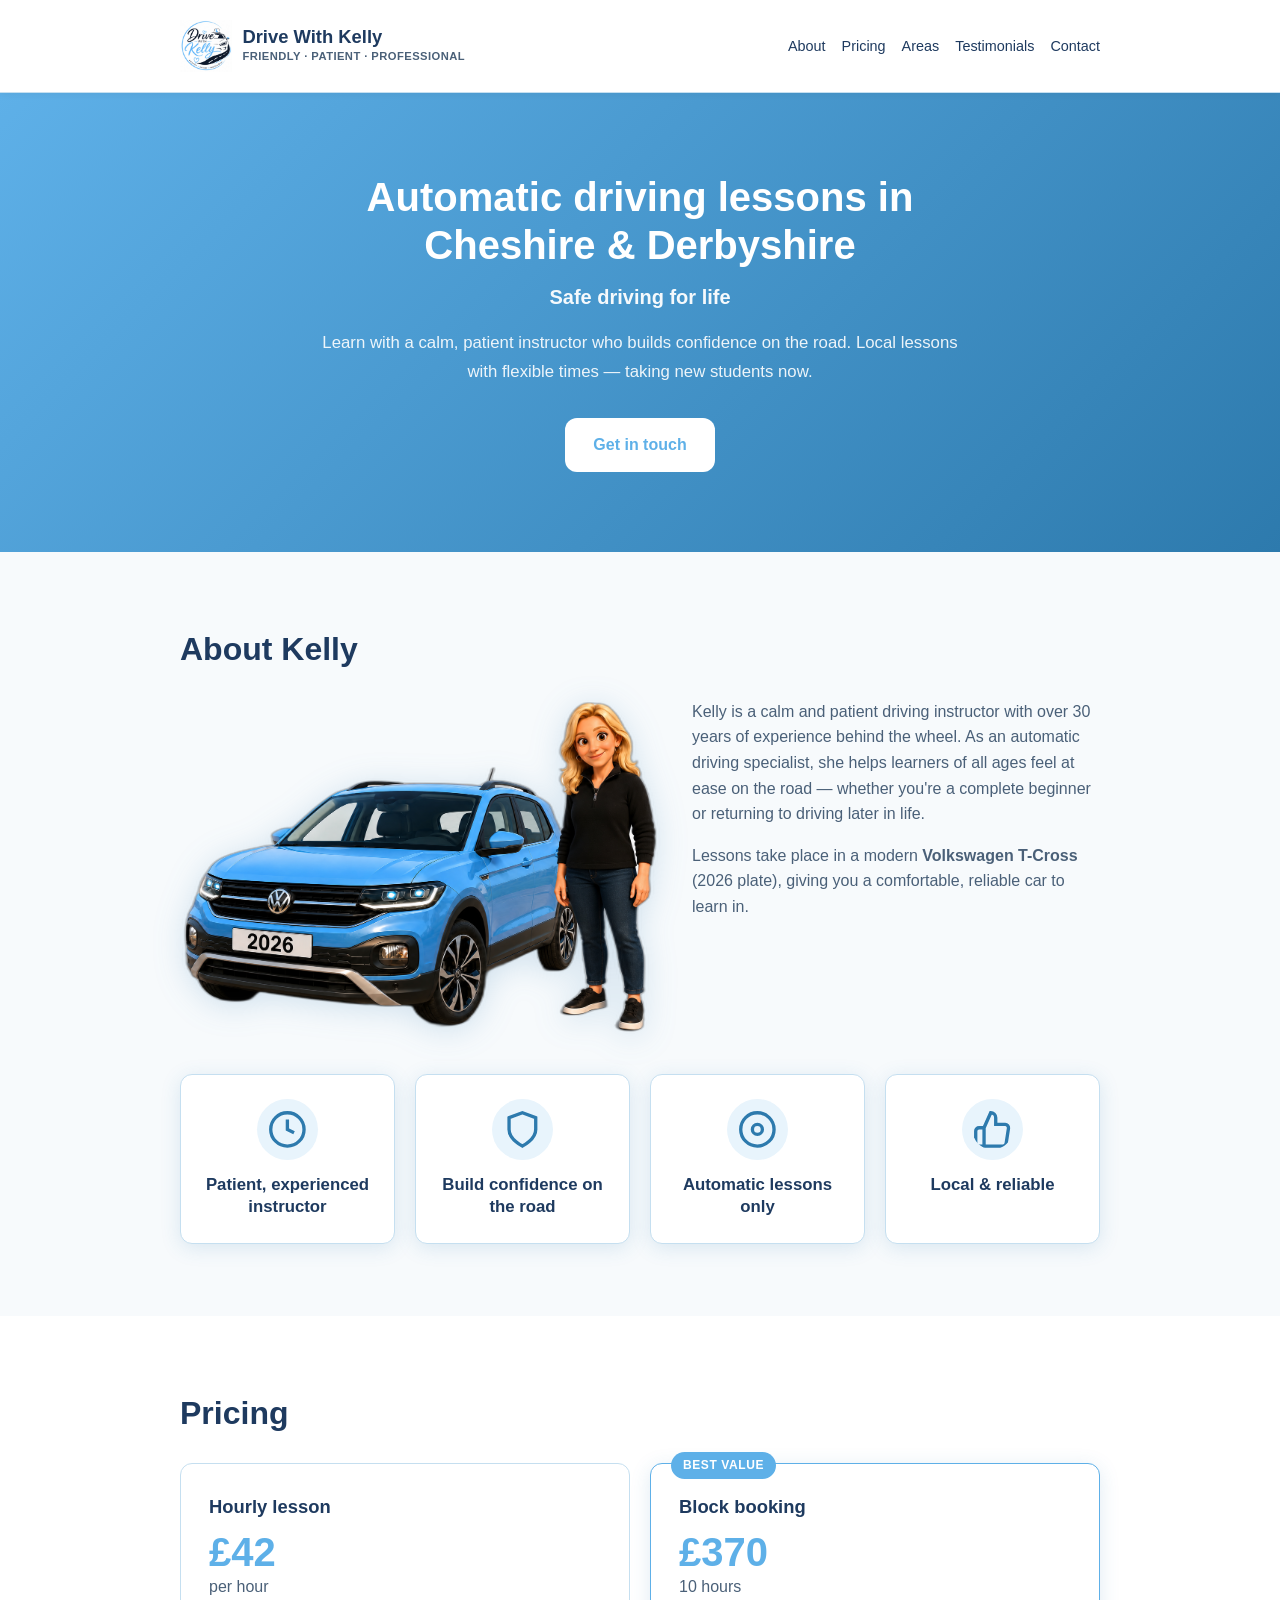
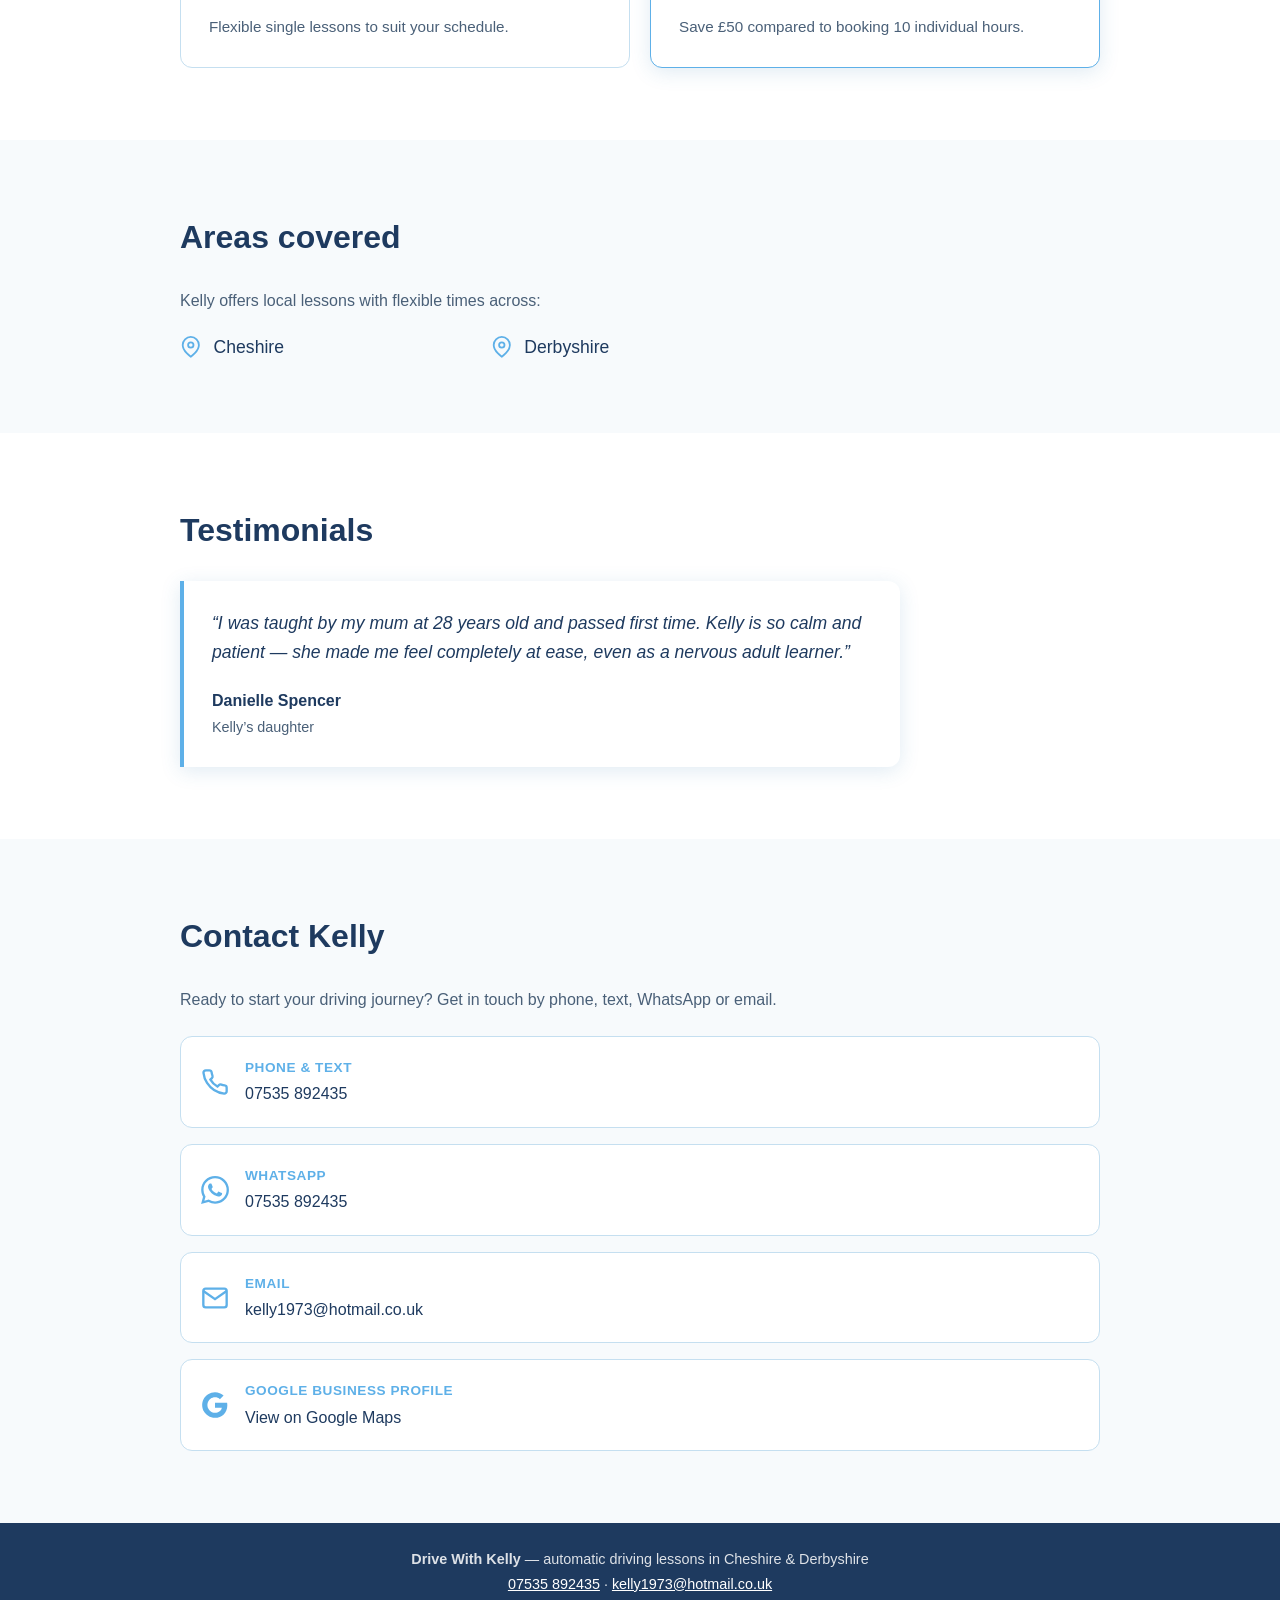
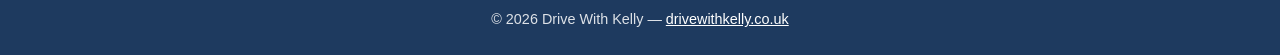
==== commit 9a54d76c: "Fix mobile header layout and broaden area copy to Cheshire. Stack navigation below the logo on small" ====
--- a/index.html
+++ b/index.html
@@ -3,9 +3,9 @@
 <head>
   <meta charset="UTF-8">
   <meta name="viewport" content="width=device-width, initial-scale=1.0">
-  <meta name="description" content="Automatic driving lessons in Macclesfield, Buxton and Derbyshire with Kelly. Patient, experienced instructor in a modern VW T-Cross — safe driving for life.">
+  <meta name="description" content="Automatic driving lessons in Cheshire and Derbyshire with Kelly. Patient, experienced instructor in a modern VW T-Cross — safe driving for life.">
   <meta name="robots" content="index, follow">
-  <title>Automatic Driving Lessons Macclesfield &amp; Buxton | Drive With Kelly</title>
+  <title>Automatic Driving Lessons Cheshire &amp; Derbyshire | Drive With Kelly</title>
   <link rel="canonical" href="https://drivewithkelly.co.uk/">
   <meta name="theme-color" content="#5eb0e8">
 
@@ -13,16 +13,16 @@
   <meta property="og:type" content="website">
   <meta property="og:locale" content="en_GB">
   <meta property="og:site_name" content="Drive With Kelly">
-  <meta property="og:title" content="Automatic Driving Lessons Macclesfield &amp; Buxton | Drive With Kelly">
-  <meta property="og:description" content="Patient automatic driving lessons in Macclesfield, Buxton and Derbyshire. Modern VW T-Cross, flexible times — taking new students now.">
+  <meta property="og:title" content="Automatic Driving Lessons Cheshire &amp; Derbyshire | Drive With Kelly">
+  <meta property="og:description" content="Patient automatic driving lessons in Cheshire and Derbyshire. Modern VW T-Cross, flexible times — taking new students now.">
   <meta property="og:url" content="https://drivewithkelly.co.uk/">
   <meta property="og:image" content="https://drivewithkelly.co.uk/assets/kelly-and-car-og.jpg">
   <meta property="og:image:alt" content="Kelly, driving instructor, beside her blue Volkswagen T-Cross">
 
   <!-- Twitter Card -->
   <meta name="twitter:card" content="summary_large_image">
-  <meta name="twitter:title" content="Automatic Driving Lessons Macclesfield &amp; Buxton | Drive With Kelly">
-  <meta name="twitter:description" content="Patient automatic driving lessons in Macclesfield, Buxton and Derbyshire. Modern VW T-Cross, flexible times — taking new students now.">
+  <meta name="twitter:title" content="Automatic Driving Lessons Cheshire &amp; Derbyshire | Drive With Kelly">
+  <meta name="twitter:description" content="Patient automatic driving lessons in Cheshire and Derbyshire. Modern VW T-Cross, flexible times — taking new students now.">
   <meta name="twitter:image" content="https://drivewithkelly.co.uk/assets/kelly-and-car-og.jpg">
   <meta name="twitter:image:alt" content="Kelly, driving instructor, beside her blue Volkswagen T-Cross">
 
@@ -40,7 +40,7 @@
         "@id": "https://drivewithkelly.co.uk/#website",
         "url": "https://drivewithkelly.co.uk/",
         "name": "Drive With Kelly",
-        "description": "Automatic driving lessons in Macclesfield, Buxton and Derbyshire.",
+        "description": "Automatic driving lessons in Cheshire and Derbyshire.",
         "inLanguage": "en-GB",
         "publisher": { "@id": "https://drivewithkelly.co.uk/#business" }
       },
@@ -51,7 +51,7 @@
         "url": "https://drivewithkelly.co.uk/",
         "image": "https://drivewithkelly.co.uk/assets/kelly-and-car-og.jpg",
         "logo": "https://drivewithkelly.co.uk/assets/logo-circle.jpg",
-        "description": "Automatic driving lessons with a calm, patient instructor in Macclesfield, Buxton, the Peak District and Derbyshire.",
+        "description": "Automatic driving lessons with a calm, patient instructor in Cheshire and Derbyshire.",
         "telephone": "+447535892435",
         "email": "kelly1973@hotmail.co.uk",
         "priceRange": "£42",
@@ -140,7 +140,7 @@
     <section class="hero" aria-labelledby="hero-heading">
       <div class="container hero-inner">
         <div class="hero-content">
-          <h1 id="hero-heading">Automatic driving lessons in Derbyshire</h1>
+          <h1 id="hero-heading">Automatic driving lessons in Cheshire &amp; Derbyshire</h1>
           <p class="hero-tagline">Safe driving for life</p>
           <p class="hero-intro">Learn with a calm, patient instructor who builds confidence on the road. Local lessons with flexible times — taking new students now.</p>
           <a href="#contact" class="btn btn-primary">Get in touch</a>
@@ -269,7 +269,7 @@
             </a>
           </li>
           <li>
-            <a href="https://www.google.com/maps/search/?api=1&amp;query=Drive+With+Kelly+automatic+driving+lessons+Macclesfield" class="contact-link" target="_blank" rel="noopener noreferrer" id="google-business-profile">
+            <a href="https://www.google.com/maps/search/?api=1&amp;query=Drive+With+Kelly+automatic+driving+lessons+Cheshire+Derbyshire" class="contact-link" target="_blank" rel="noopener noreferrer" id="google-business-profile">
               <svg class="icon" aria-hidden="true" viewBox="0 0 24 24" fill="currentColor"><path d="M22.56 12.25c0-.78-.07-1.53-.2-2.25H12v4.26h5.92a5.06 5.06 0 0 1-2.2 3.32v2.77h3.57c2.08-1.92 3.28-4.74 3.28-8.1z"/><path d="M12 23c2.97 0 5.46-.98 7.28-2.66l-3.57-2.77c-.98.66-2.23 1.06-3.71 1.06-2.86 0-5.29-1.93-6.16-4.53H2.18v2.84C3.99 20.53 7.7 23 12 23z"/><path d="M5.84 14.09c-.22-.66-.35-1.36-.35-2.09s.13-1.43.35-2.09V7.07H2.18C1.43 8.55 1 10.22 1 12s.43 3.45 1.18 4.93l2.85-2.22.81-.62z"/><path d="M12 5.38c1.62 0 3.06.56 4.21 1.64l3.15-3.15C17.45 2.09 14.97 1 12 1 7.7 1 3.99 3.47 2.18 7.07l3.66 2.84c.87-2.6 3.3-4.53 6.16-4.53z"/></svg>
               <span>
                 <strong>Google Business Profile</strong>
@@ -285,7 +285,7 @@
   <footer class="site-footer">
     <div class="container">
       <p class="footer-nap">
-        <strong>Drive With Kelly</strong> &mdash; automatic driving lessons in Macclesfield, Buxton &amp; Derbyshire<br>
+        <strong>Drive With Kelly</strong> &mdash; automatic driving lessons in Cheshire &amp; Derbyshire<br>
         <a href="tel:07535892435">07535 892435</a> &middot;
         <a href="mailto:kelly1973@hotmail.co.uk">kelly1973@hotmail.co.uk</a>
       </p>
--- a/css/styles.css
+++ b/css/styles.css
@@ -64,11 +64,15 @@
 
 .header-inner {
   display: flex;
-  align-items: center;
-  justify-content: space-between;
+  flex-direction: column;
+  align-items: flex-start;
   padding-top: 1rem;
   padding-bottom: 1rem;
-  gap: 1rem;
+  gap: 0.75rem;
+}
+
+.header-inner nav {
+  width: 100%;
 }
 
 .logo {
@@ -488,8 +492,16 @@
 
 @media (min-width: 768px) {
   .header-inner {
+    flex-direction: row;
+    align-items: center;
+    justify-content: space-between;
     padding-top: 1.25rem;
     padding-bottom: 1.25rem;
+    gap: 1rem;
+  }
+
+  .header-inner nav {
+    width: auto;
   }
 
   .logo-mark {
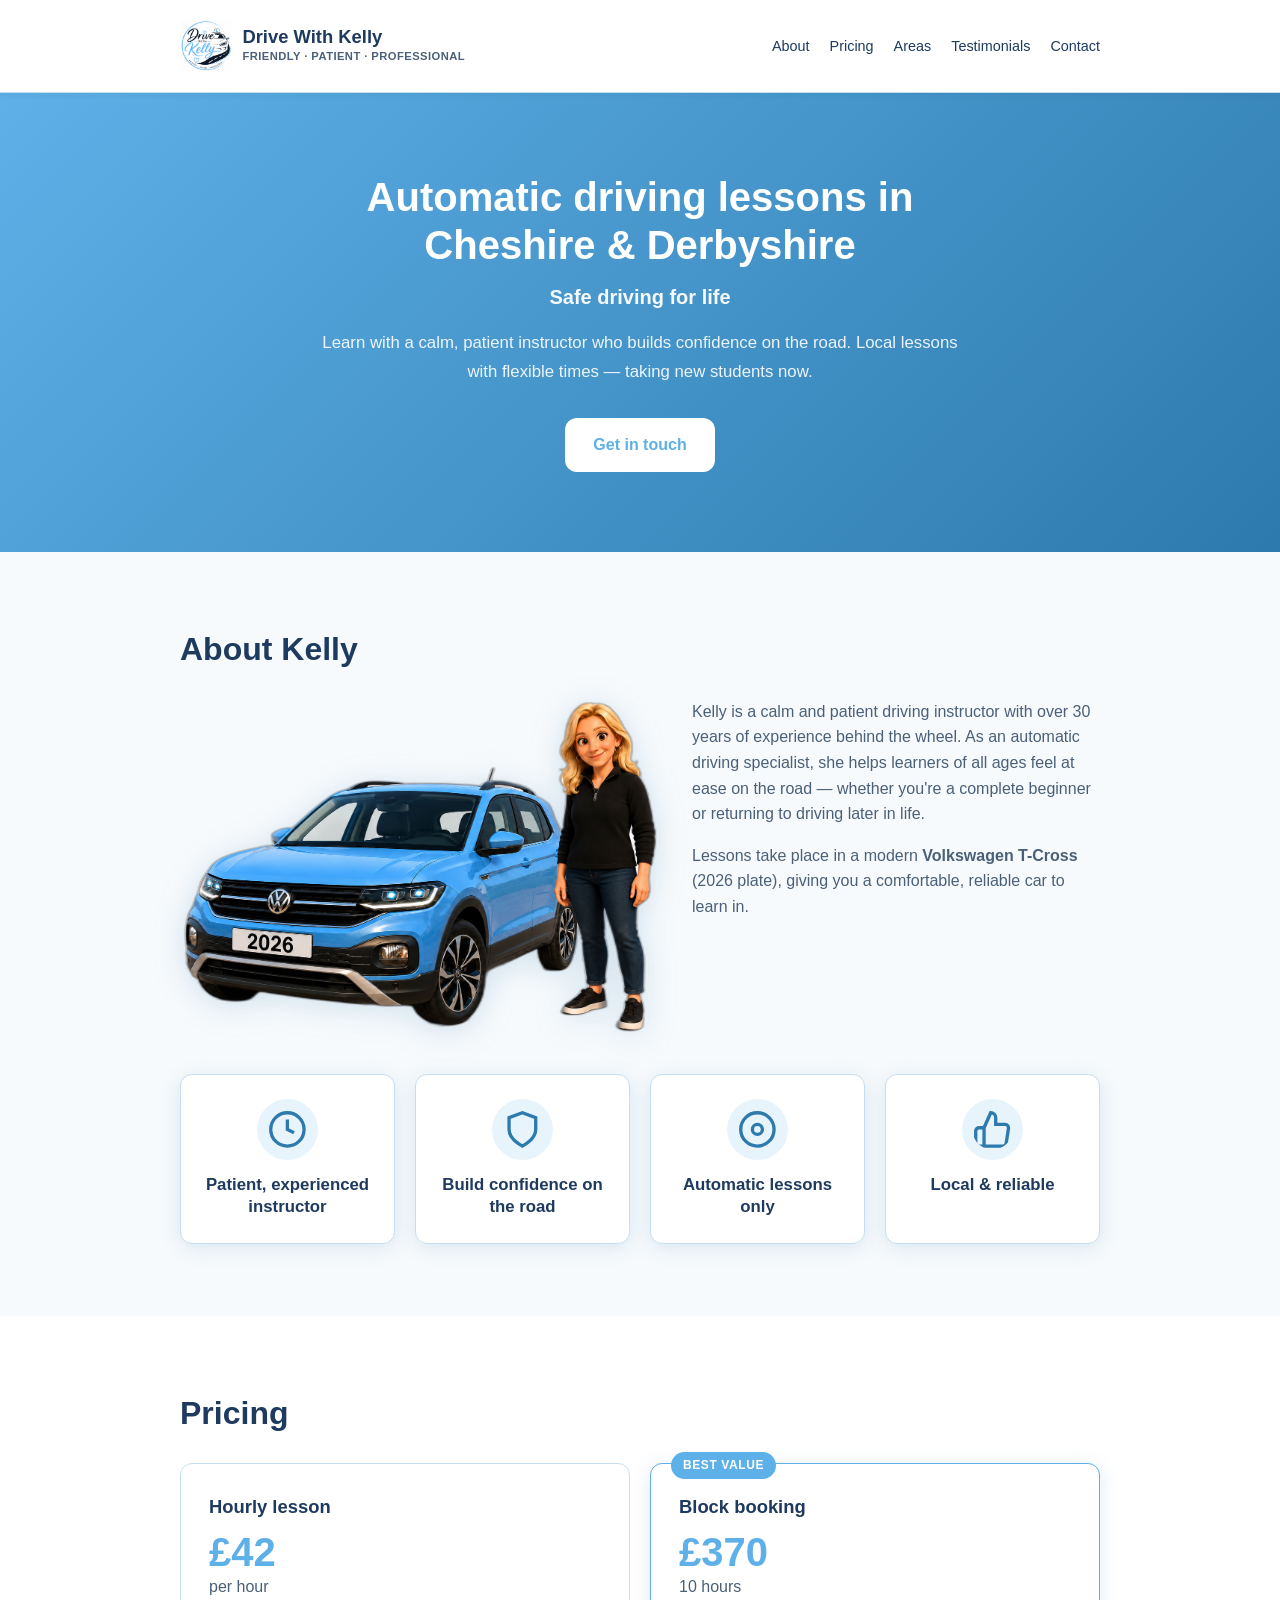
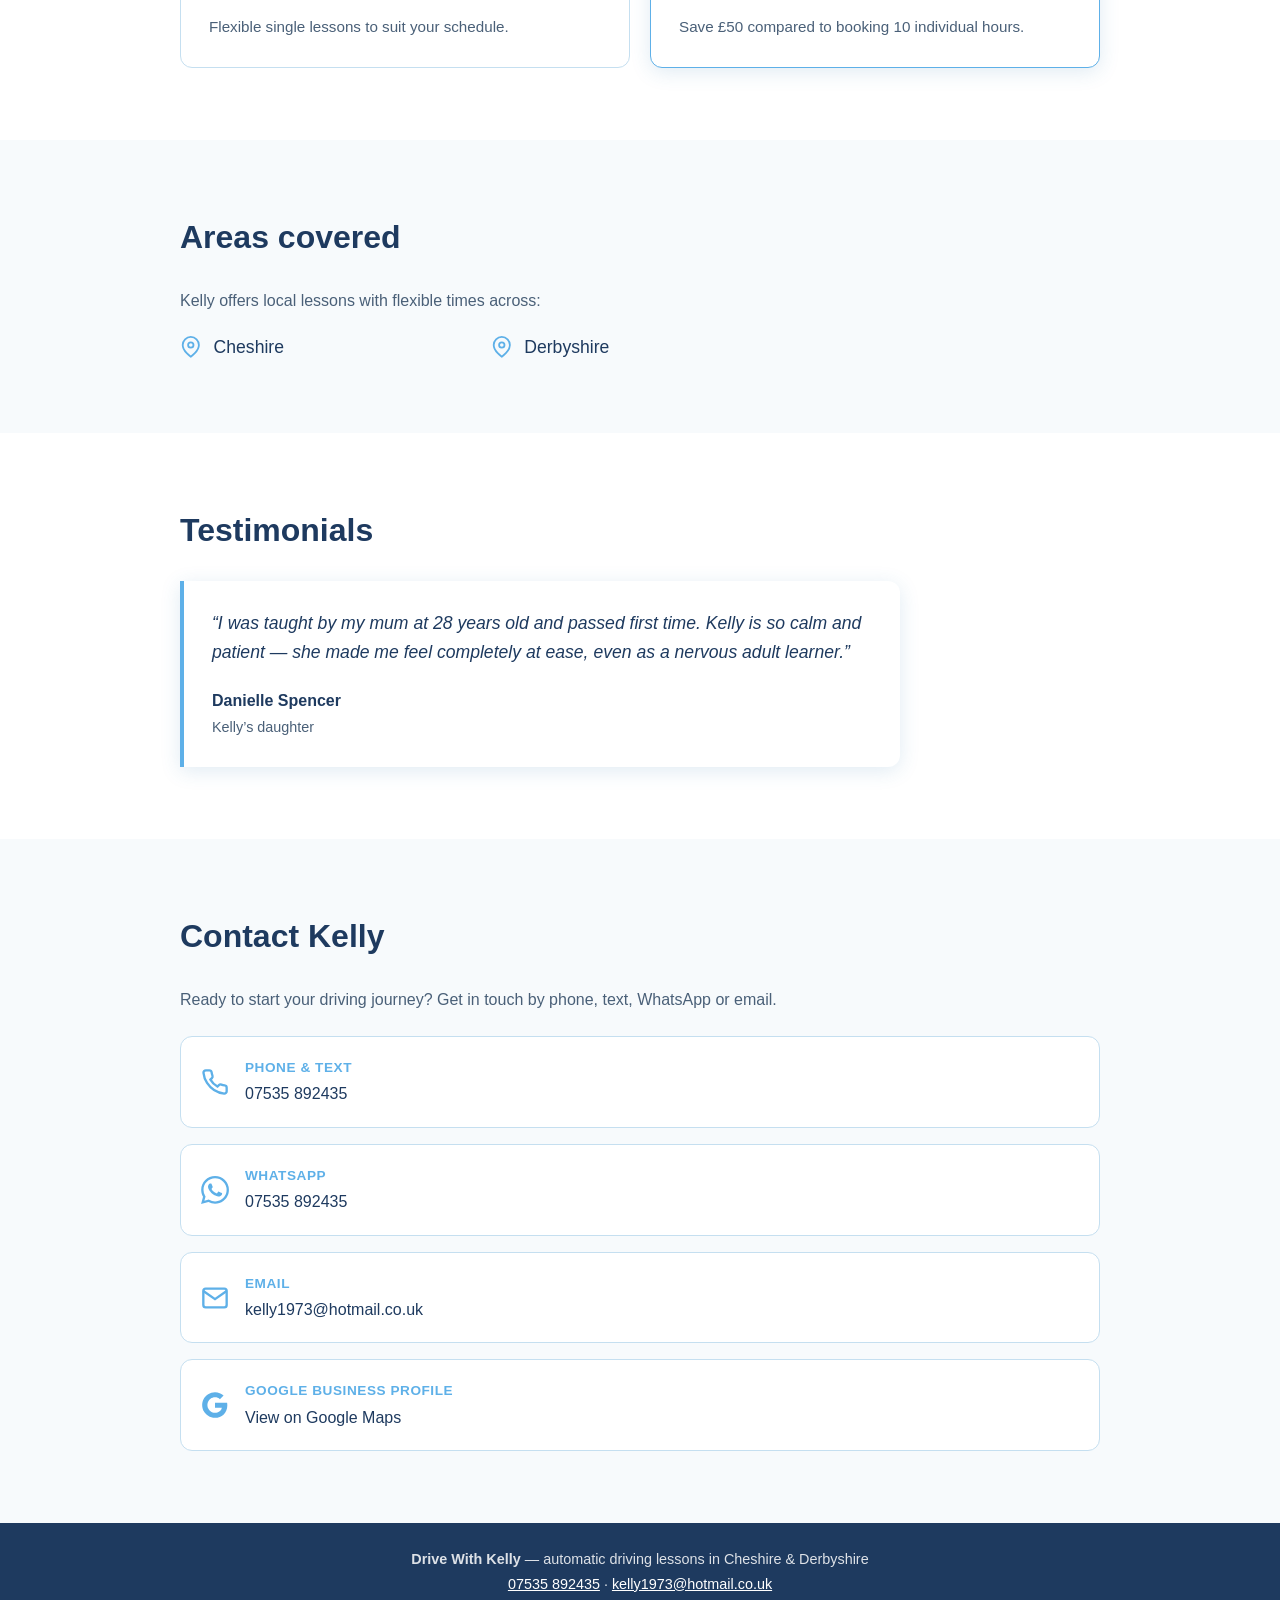
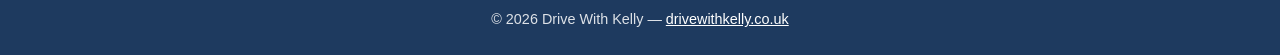
==== commit 478a6596: "Link site to verified Google Business Profile on Maps. Replace the generic Maps search with the dire" ====
--- a/index.html
+++ b/index.html
@@ -30,7 +30,6 @@
   <link rel="apple-touch-icon" href="assets/logo-circle.jpg">
   <link rel="stylesheet" href="css/styles.css">
 
-  <!-- Add your Google Business Profile URL to sameAs below and the contact link href -->
   <script type="application/ld+json">
   {
     "@context": "https://schema.org",
@@ -54,12 +53,13 @@
         "description": "Automatic driving lessons with a calm, patient instructor in Cheshire and Derbyshire.",
         "telephone": "+447535892435",
         "email": "kelly1973@hotmail.co.uk",
+        "sameAs": [
+          "https://www.google.com/maps/place/Drive+With+Kelly/@53.1184681,-2.138603,9z/data=!3m1!4b1!4m6!3m5!1s0x2b0ea656d207804f:0x93e9efdf19890e57!8m2!3d53.1184681!4d-2.138603!16s%2Fg%2F11z9g590zz"
+        ],
         "priceRange": "£42",
         "address": {
           "@type": "PostalAddress",
-          "addressLocality": "Macclesfield",
-          "addressRegion": "Cheshire",
-          "postalCode": "SK10",
+          "addressRegion": "Cheshire and Derbyshire",
           "addressCountry": "GB"
         },
         "currenciesAccepted": "GBP",
@@ -269,7 +269,7 @@
             </a>
           </li>
           <li>
-            <a href="https://www.google.com/maps/search/?api=1&amp;query=Drive+With+Kelly+automatic+driving+lessons+Cheshire+Derbyshire" class="contact-link" target="_blank" rel="noopener noreferrer" id="google-business-profile">
+            <a href="https://www.google.com/maps/place/Drive+With+Kelly/@53.1184681,-2.138603,9z/data=!3m1!4b1!4m6!3m5!1s0x2b0ea656d207804f:0x93e9efdf19890e57!8m2!3d53.1184681!4d-2.138603!16s%2Fg%2F11z9g590zz" class="contact-link" target="_blank" rel="noopener noreferrer" id="google-business-profile">
               <svg class="icon" aria-hidden="true" viewBox="0 0 24 24" fill="currentColor"><path d="M22.56 12.25c0-.78-.07-1.53-.2-2.25H12v4.26h5.92a5.06 5.06 0 0 1-2.2 3.32v2.77h3.57c2.08-1.92 3.28-4.74 3.28-8.1z"/><path d="M12 23c2.97 0 5.46-.98 7.28-2.66l-3.57-2.77c-.98.66-2.23 1.06-3.71 1.06-2.86 0-5.29-1.93-6.16-4.53H2.18v2.84C3.99 20.53 7.7 23 12 23z"/><path d="M5.84 14.09c-.22-.66-.35-1.36-.35-2.09s.13-1.43.35-2.09V7.07H2.18C1.43 8.55 1 10.22 1 12s.43 3.45 1.18 4.93l2.85-2.22.81-.62z"/><path d="M12 5.38c1.62 0 3.06.56 4.21 1.64l3.15-3.15C17.45 2.09 14.97 1 12 1 7.7 1 3.99 3.47 2.18 7.07l3.66 2.84c.87-2.6 3.3-4.53 6.16-4.53z"/></svg>
               <span>
                 <strong>Google Business Profile</strong>
--- a/css/styles.css
+++ b/css/styles.css
@@ -124,10 +124,17 @@
 .nav-list {
   display: flex;
   flex-wrap: wrap;
-  gap: 0.25rem 1rem;
+  gap: 0.35rem 1.25rem;
   list-style: none;
   margin: 0;
   padding: 0;
+  width: 100%;
+}
+
+@media (max-width: 959px) {
+  .nav-list {
+    justify-content: flex-start;
+  }
 }
 
 .nav-list a {
@@ -491,6 +498,65 @@
 /* Desktop */
 
 @media (min-width: 768px) {
+  .logo-mark {
+    width: 3.25rem;
+    height: 3.25rem;
+  }
+
+  .logo-name {
+    font-size: 1.15rem;
+  }
+
+  .logo-tagline {
+    font-size: 0.7rem;
+  }
+
+  .hero {
+    padding: 5rem 0;
+  }
+
+  .section {
+    padding: 4.5rem 0;
+  }
+
+  .about-grid {
+    grid-template-columns: auto 1fr;
+    align-items: start;
+  }
+
+  .about-photo {
+    margin: 0;
+  }
+
+  .feature-list {
+    grid-template-columns: repeat(4, 1fr);
+    gap: 1.25rem;
+    margin-top: 2.5rem;
+  }
+
+  .feature-list li {
+    padding: 1.5rem 1rem;
+  }
+
+  .feature-list .icon {
+    width: 2.5rem;
+    height: 2.5rem;
+  }
+
+  .pricing-grid {
+    grid-template-columns: 1fr 1fr;
+  }
+
+  .areas-list {
+    grid-template-columns: repeat(3, 1fr);
+  }
+
+  .testimonial {
+    max-width: 720px;
+  }
+}
+
+@media (min-width: 960px) {
   .header-inner {
     flex-direction: row;
     align-items: center;
@@ -504,60 +570,8 @@
     width: auto;
   }
 
-  .logo-mark {
-    width: 3.25rem;
-    height: 3.25rem;
-  }
-
-  .logo-name {
-    font-size: 1.15rem;
-  }
-
-  .logo-tagline {
-    font-size: 0.7rem;
-  }
-
-  .hero {
-    padding: 5rem 0;
-  }
-
-  .section {
-    padding: 4.5rem 0;
-  }
-
-  .about-grid {
-    grid-template-columns: auto 1fr;
-    align-items: start;
-  }
-
-  .about-photo {
-    margin: 0;
-  }
-
-  .feature-list {
-    grid-template-columns: repeat(4, 1fr);
-    gap: 1.25rem;
-    margin-top: 2.5rem;
-  }
-
-  .feature-list li {
-    padding: 1.5rem 1rem;
-  }
-
-  .feature-list .icon {
-    width: 2.5rem;
-    height: 2.5rem;
-  }
-
-  .pricing-grid {
-    grid-template-columns: 1fr 1fr;
-  }
-
-  .areas-list {
-    grid-template-columns: repeat(3, 1fr);
-  }
-
-  .testimonial {
-    max-width: 720px;
-  }
-}
+  .nav-list {
+    width: auto;
+    justify-content: flex-end;
+  }
+}
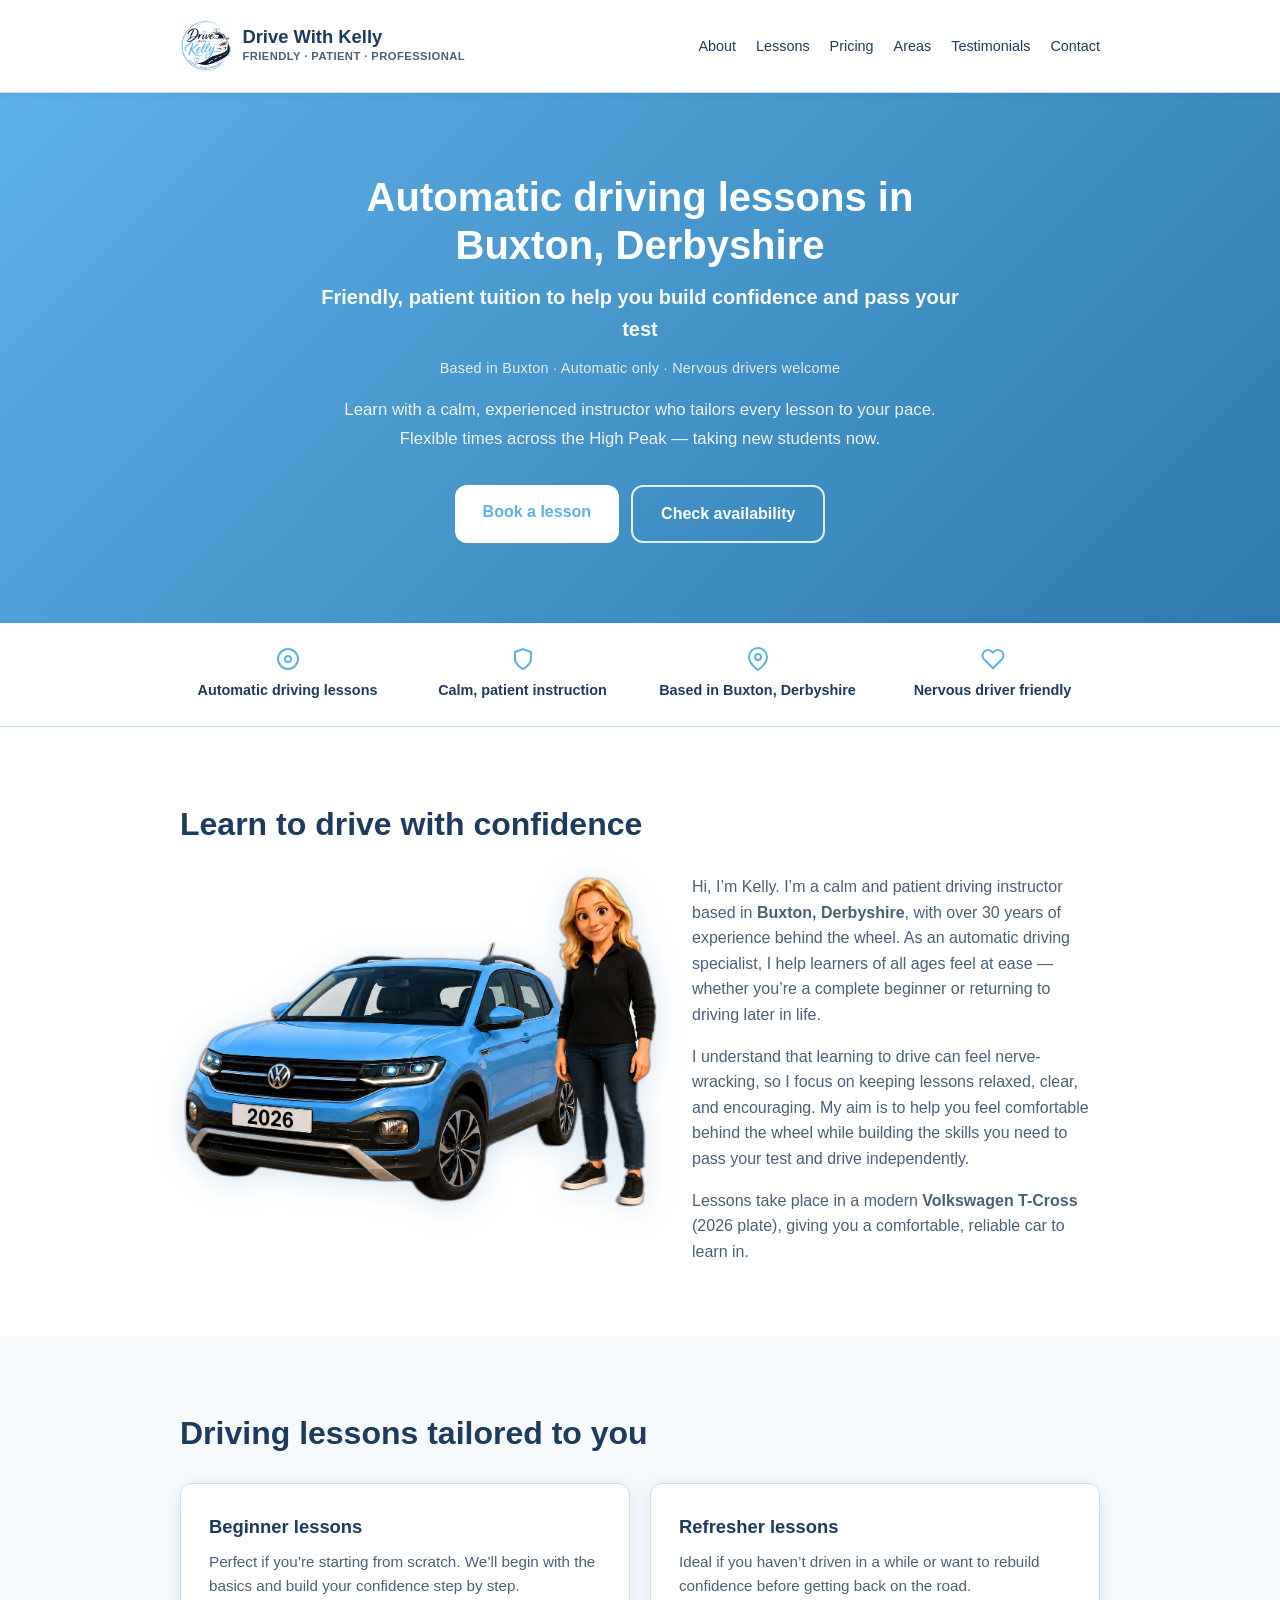
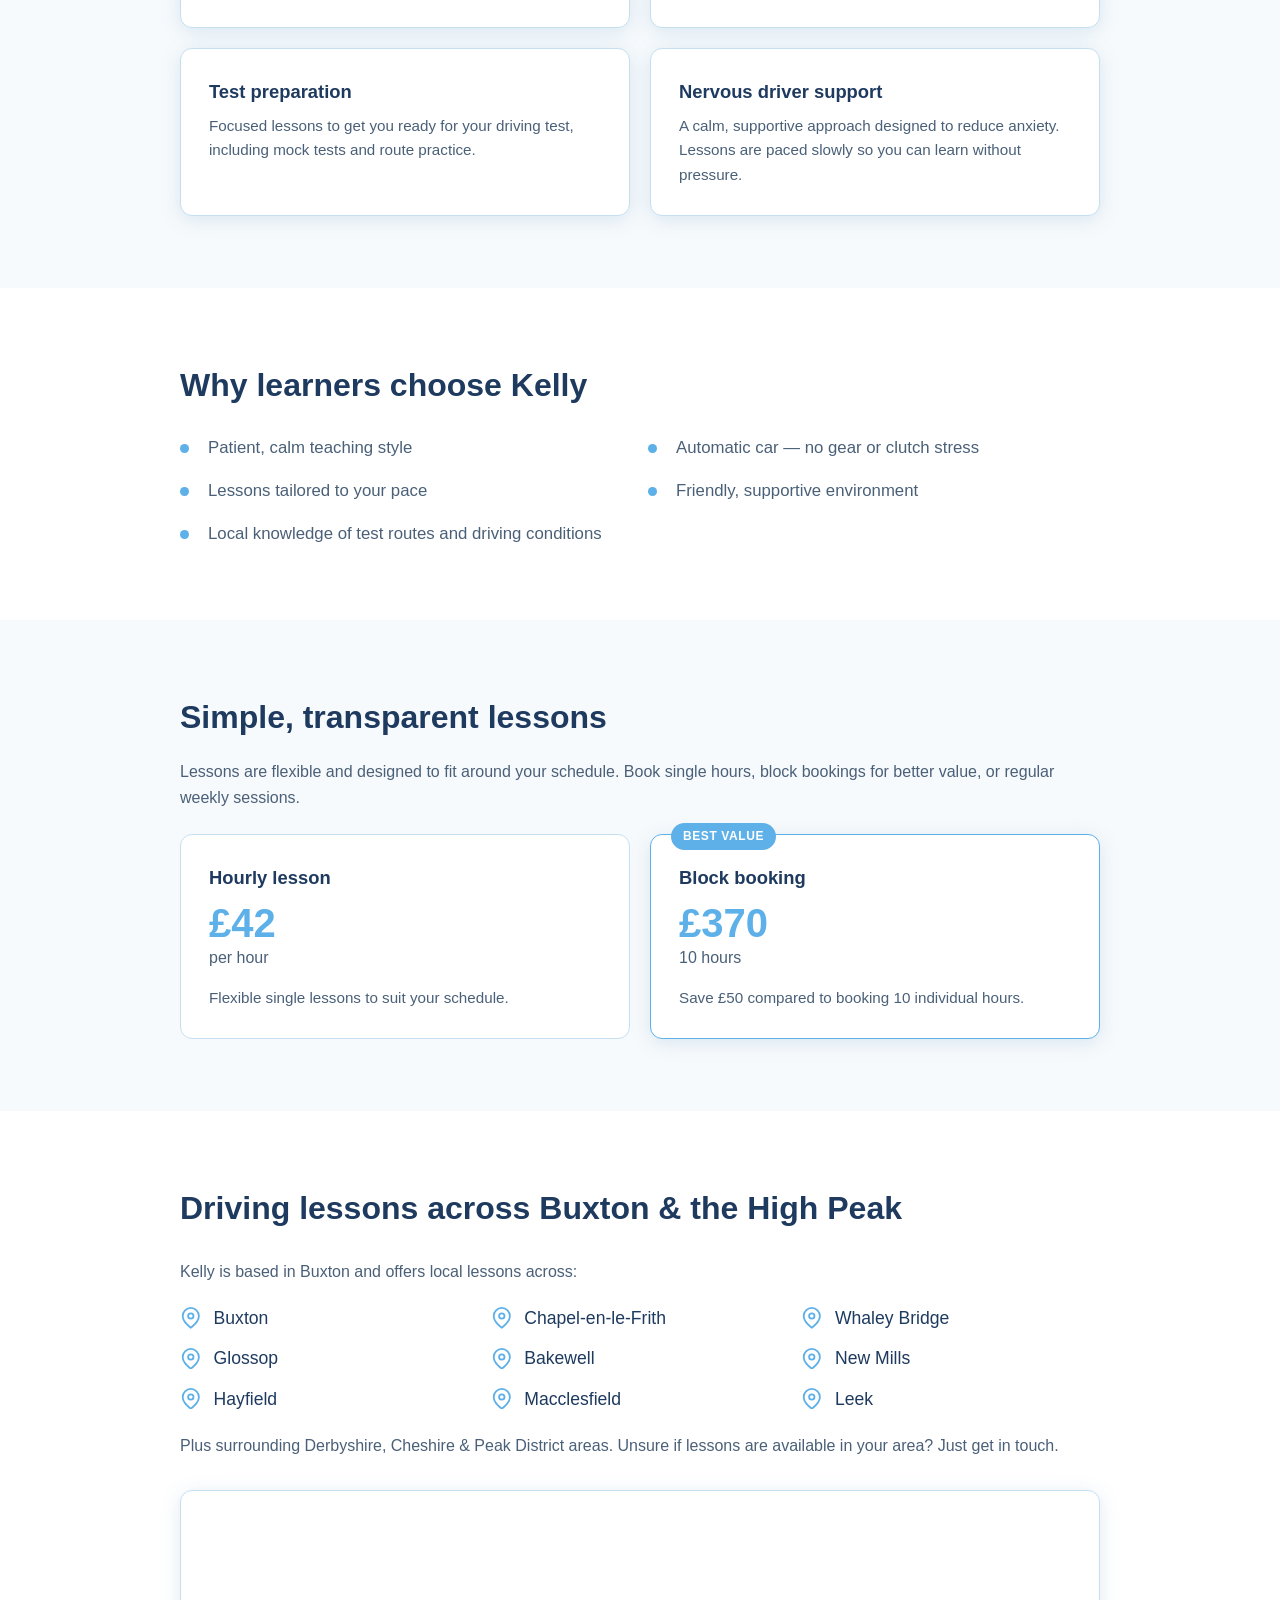
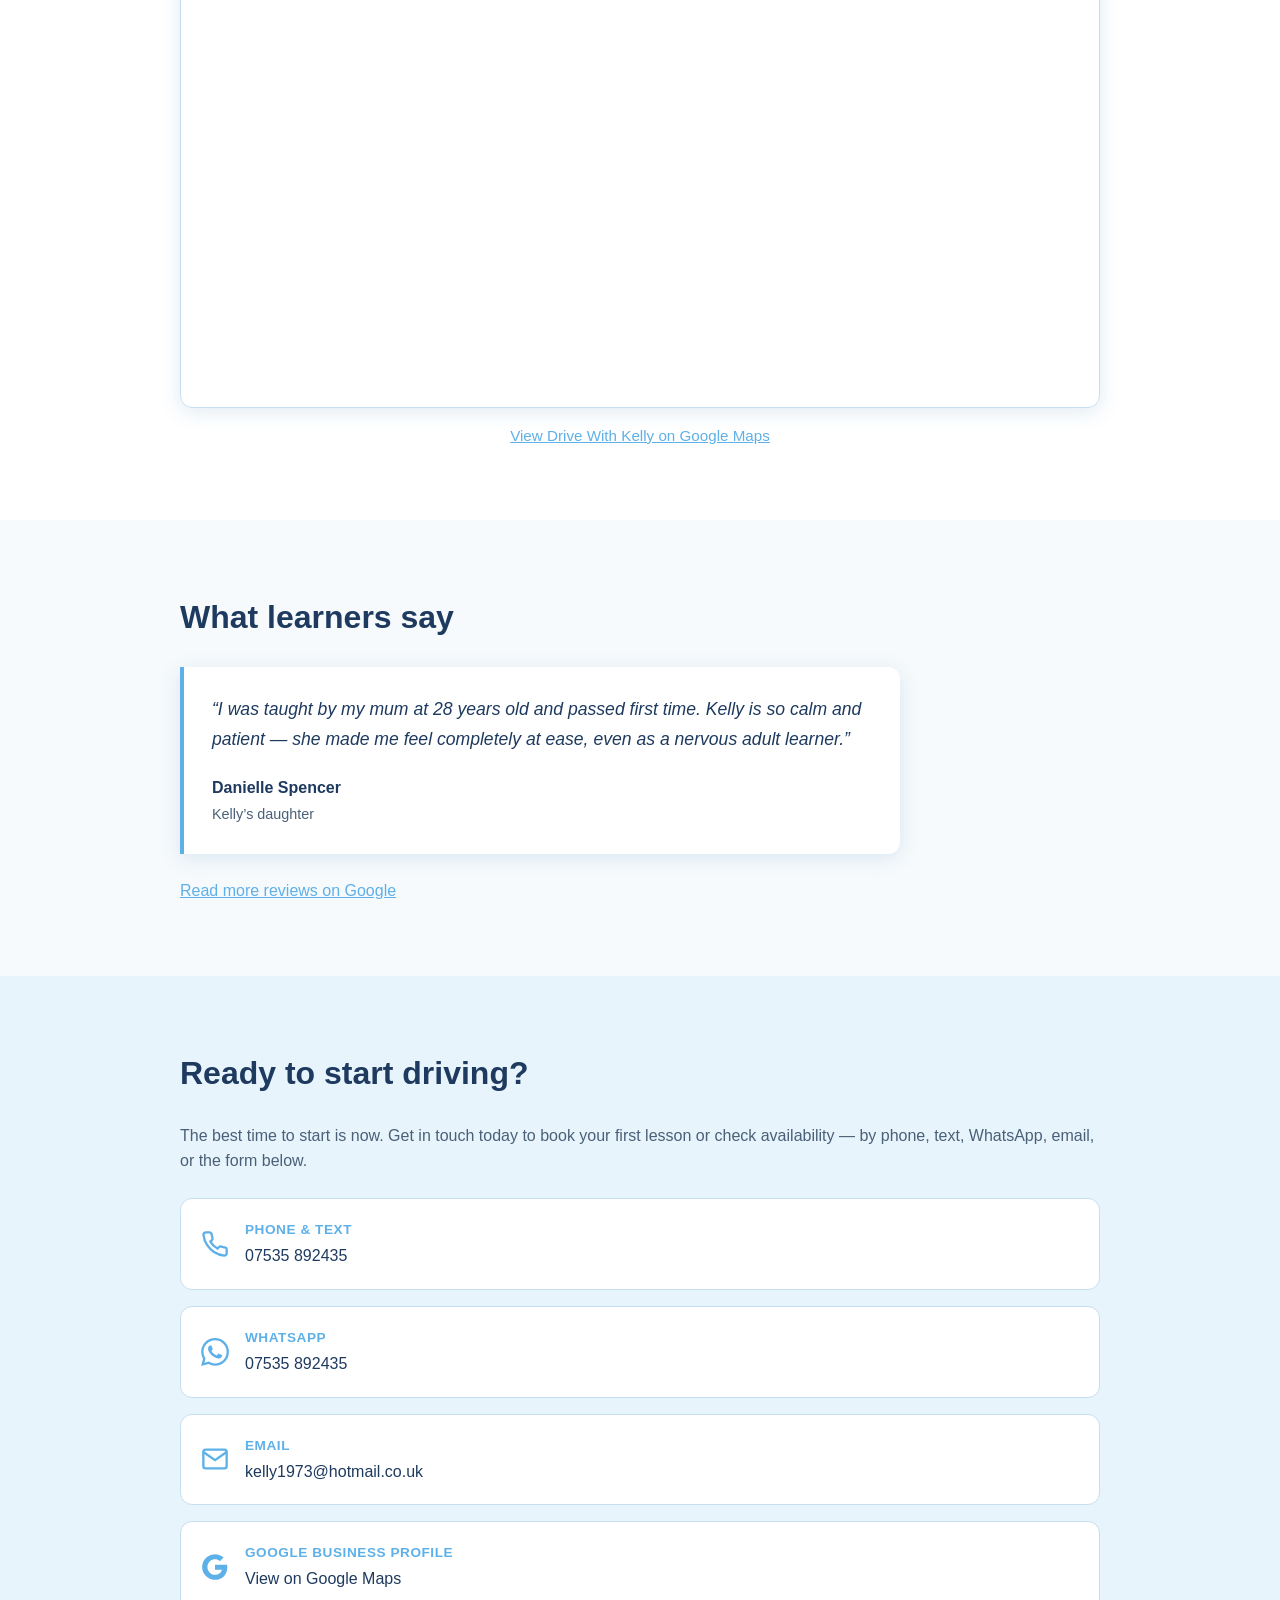
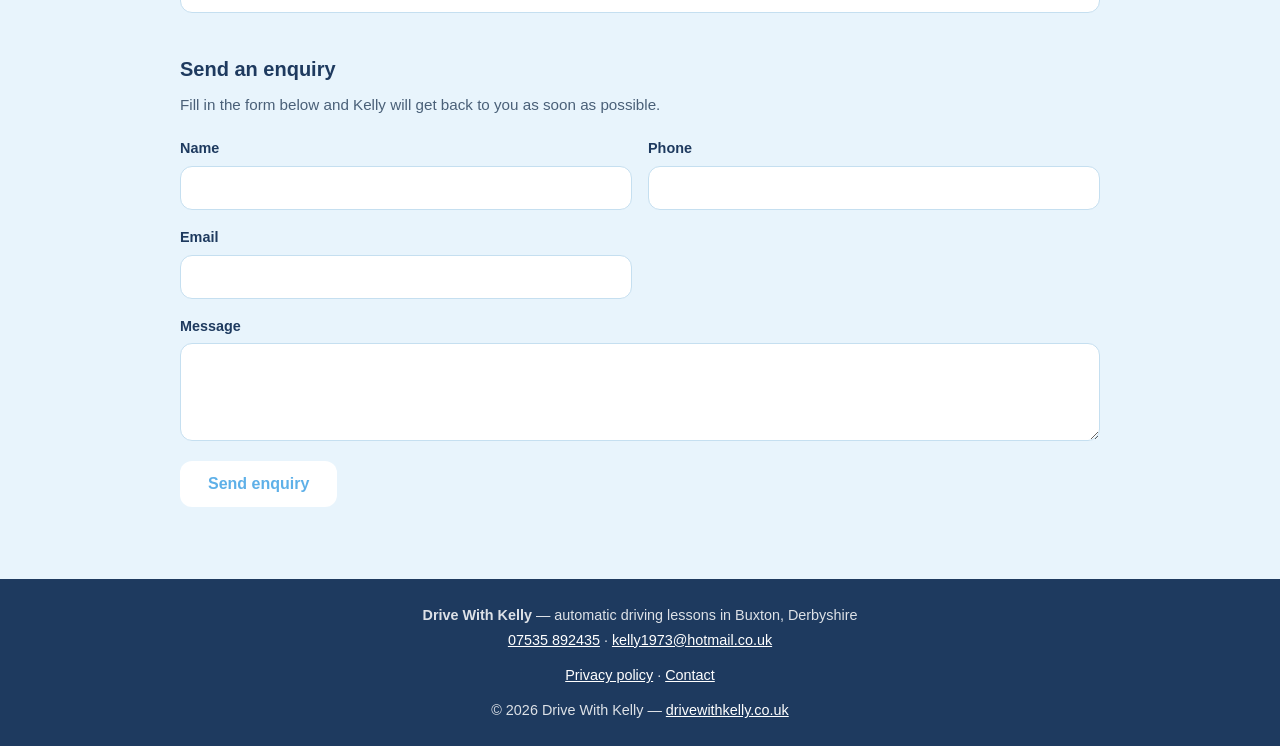
==== commit 5466588e: "Redesign homepage for conversion with contact form and privacy policy. Implements a clearer hero, tr" ====
--- a/index.html
+++ b/index.html
@@ -3,9 +3,9 @@
 <head>
   <meta charset="UTF-8">
   <meta name="viewport" content="width=device-width, initial-scale=1.0">
-  <meta name="description" content="Automatic driving lessons in Cheshire and Derbyshire with Kelly. Patient, experienced instructor in a modern VW T-Cross — safe driving for life.">
+  <meta name="description" content="Automatic driving lessons in Buxton, Derbyshire with a friendly, patient instructor. Learn to drive confidently in a modern VW T-Cross — taking new students now.">
   <meta name="robots" content="index, follow">
-  <title>Automatic Driving Lessons Cheshire &amp; Derbyshire | Drive With Kelly</title>
+  <title>Automatic Driving Lessons Buxton &amp; Derbyshire | Drive With Kelly</title>
   <link rel="canonical" href="https://drivewithkelly.co.uk/">
   <meta name="theme-color" content="#5eb0e8">
 
@@ -13,16 +13,16 @@
   <meta property="og:type" content="website">
   <meta property="og:locale" content="en_GB">
   <meta property="og:site_name" content="Drive With Kelly">
-  <meta property="og:title" content="Automatic Driving Lessons Cheshire &amp; Derbyshire | Drive With Kelly">
-  <meta property="og:description" content="Patient automatic driving lessons in Cheshire and Derbyshire. Modern VW T-Cross, flexible times — taking new students now.">
+  <meta property="og:title" content="Automatic Driving Lessons Buxton &amp; Derbyshire | Drive With Kelly">
+  <meta property="og:description" content="Automatic driving lessons in Buxton, Derbyshire with a friendly, patient instructor. Modern VW T-Cross, flexible times — taking new students now.">
   <meta property="og:url" content="https://drivewithkelly.co.uk/">
   <meta property="og:image" content="https://drivewithkelly.co.uk/assets/kelly-and-car-og.jpg">
   <meta property="og:image:alt" content="Kelly, driving instructor, beside her blue Volkswagen T-Cross">
 
   <!-- Twitter Card -->
   <meta name="twitter:card" content="summary_large_image">
-  <meta name="twitter:title" content="Automatic Driving Lessons Cheshire &amp; Derbyshire | Drive With Kelly">
-  <meta name="twitter:description" content="Patient automatic driving lessons in Cheshire and Derbyshire. Modern VW T-Cross, flexible times — taking new students now.">
+  <meta name="twitter:title" content="Automatic Driving Lessons Buxton &amp; Derbyshire | Drive With Kelly">
+  <meta name="twitter:description" content="Automatic driving lessons in Buxton, Derbyshire with a friendly, patient instructor. Modern VW T-Cross, flexible times — taking new students now.">
   <meta name="twitter:image" content="https://drivewithkelly.co.uk/assets/kelly-and-car-og.jpg">
   <meta name="twitter:image:alt" content="Kelly, driving instructor, beside her blue Volkswagen T-Cross">
 
@@ -39,7 +39,7 @@
         "@id": "https://drivewithkelly.co.uk/#website",
         "url": "https://drivewithkelly.co.uk/",
         "name": "Drive With Kelly",
-        "description": "Automatic driving lessons in Cheshire and Derbyshire.",
+        "description": "Automatic driving lessons in Buxton, Derbyshire.",
         "inLanguage": "en-GB",
         "publisher": { "@id": "https://drivewithkelly.co.uk/#business" }
       },
@@ -50,7 +50,7 @@
         "url": "https://drivewithkelly.co.uk/",
         "image": "https://drivewithkelly.co.uk/assets/kelly-and-car-og.jpg",
         "logo": "https://drivewithkelly.co.uk/assets/logo-circle.jpg",
-        "description": "Automatic driving lessons with a calm, patient instructor in Cheshire and Derbyshire.",
+        "description": "Automatic driving lessons with a calm, patient instructor based in Buxton, Derbyshire.",
         "telephone": "+447535892435",
         "email": "kelly1973@hotmail.co.uk",
         "sameAs": [
@@ -59,21 +59,31 @@
         "priceRange": "£42",
         "address": {
           "@type": "PostalAddress",
-          "addressRegion": "Cheshire and Derbyshire",
+          "addressLocality": "Buxton",
+          "addressRegion": "Derbyshire",
           "addressCountry": "GB"
         },
         "currenciesAccepted": "GBP",
         "paymentAccepted": "Cash, Bank transfer",
         "areaServed": [
-          { "@type": "AdministrativeArea", "name": "Cheshire", "containedInPlace": { "@type": "Country", "name": "United Kingdom" } },
-          { "@type": "AdministrativeArea", "name": "Derbyshire", "containedInPlace": { "@type": "Country", "name": "United Kingdom" } }
+          { "@type": "City", "name": "Buxton", "containedInPlace": { "@type": "AdministrativeArea", "name": "Derbyshire" } },
+          { "@type": "City", "name": "Chapel-en-le-Frith" },
+          { "@type": "City", "name": "Whaley Bridge" },
+          { "@type": "City", "name": "Glossop" },
+          { "@type": "City", "name": "Bakewell" },
+          { "@type": "City", "name": "New Mills" },
+          { "@type": "City", "name": "Hayfield" },
+          { "@type": "City", "name": "Macclesfield" },
+          { "@type": "City", "name": "Leek" },
+          { "@type": "AdministrativeArea", "name": "Derbyshire", "containedInPlace": { "@type": "Country", "name": "United Kingdom" } },
+          { "@type": "AdministrativeArea", "name": "High Peak", "containedInPlace": { "@type": "AdministrativeArea", "name": "Derbyshire" } }
         ],
         "geo": {
           "@type": "GeoCircle",
           "geoMidpoint": {
             "@type": "GeoCoordinates",
-            "latitude": 53.26,
-            "longitude": -1.95
+            "latitude": 53.259,
+            "longitude": -1.914
           },
           "geoRadius": 25000
         },
@@ -127,6 +137,7 @@
       <nav aria-label="Main navigation">
         <ul class="nav-list">
           <li><a href="#about">About</a></li>
+          <li><a href="#lessons">Lessons</a></li>
           <li><a href="#pricing">Pricing</a></li>
           <li><a href="#areas">Areas</a></li>
           <li><a href="#testimonials">Testimonials</a></li>
@@ -140,17 +151,44 @@
     <section class="hero" aria-labelledby="hero-heading">
       <div class="container hero-inner">
         <div class="hero-content">
-          <h1 id="hero-heading">Automatic driving lessons in Cheshire &amp; Derbyshire</h1>
-          <p class="hero-tagline">Safe driving for life</p>
-          <p class="hero-intro">Learn with a calm, patient instructor who builds confidence on the road. Local lessons with flexible times — taking new students now.</p>
-          <a href="#contact" class="btn btn-primary">Get in touch</a>
+          <h1 id="hero-heading">Automatic driving lessons in Buxton, Derbyshire</h1>
+          <p class="hero-tagline">Friendly, patient tuition to help you build confidence and pass your test</p>
+          <p class="hero-meta">Based in Buxton · Automatic only · Nervous drivers welcome</p>
+          <p class="hero-intro">Learn with a calm, experienced instructor who tailors every lesson to your pace. Flexible times across the High Peak — taking new students now.</p>
+          <div class="hero-actions">
+            <a href="#contact" class="btn btn-primary">Book a lesson</a>
+            <a href="#contact" class="btn btn-secondary">Check availability</a>
+          </div>
         </div>
       </div>
     </section>
 
+    <section class="trust-bar" aria-label="Why choose Drive With Kelly">
+      <div class="container">
+        <ul class="trust-bar-list">
+          <li>
+            <svg class="icon" aria-hidden="true" viewBox="0 0 24 24" fill="none" stroke="currentColor" stroke-width="2"><circle cx="12" cy="12" r="10"/><circle cx="12" cy="12" r="3"/></svg>
+            <span>Automatic driving lessons</span>
+          </li>
+          <li>
+            <svg class="icon" aria-hidden="true" viewBox="0 0 24 24" fill="none" stroke="currentColor" stroke-width="2"><path d="M12 22s8-4 8-10V5l-8-3-8 3v7c0 6 8 10 8 10z"/></svg>
+            <span>Calm, patient instruction</span>
+          </li>
+          <li>
+            <svg class="icon" aria-hidden="true" viewBox="0 0 24 24" fill="none" stroke="currentColor" stroke-width="2"><path d="M21 10c0 7-9 13-9 13s-9-6-9-13a9 9 0 0 1 18 0z"/><circle cx="12" cy="10" r="3"/></svg>
+            <span>Based in Buxton, Derbyshire</span>
+          </li>
+          <li>
+            <svg class="icon" aria-hidden="true" viewBox="0 0 24 24" fill="none" stroke="currentColor" stroke-width="2"><path d="M20.84 4.61a5.5 5.5 0 0 0-7.78 0L12 5.67l-1.06-1.06a5.5 5.5 0 0 0-7.78 7.78l1.06 1.06L12 21.23l7.78-7.78 1.06-1.06a5.5 5.5 0 0 0 0-7.78z"/></svg>
+            <span>Nervous driver friendly</span>
+          </li>
+        </ul>
+      </div>
+    </section>
+
     <section id="about" class="section about" aria-labelledby="about-heading">
       <div class="container">
-        <h2 id="about-heading">About Kelly</h2>
+        <h2 id="about-heading">Learn to drive with confidence</h2>
         <div class="about-grid">
           <img
             src="assets/kelly-and-car.png"
@@ -160,34 +198,55 @@
             height="897"
           >
           <div class="about-content">
-            <p>Kelly is a calm and patient driving instructor with over 30 years of experience behind the wheel. As an automatic driving specialist, she helps learners of all ages feel at ease on the road — whether you're a complete beginner or returning to driving later in life.</p>
+            <p>Hi, I&rsquo;m Kelly. I&rsquo;m a calm and patient driving instructor based in <strong>Buxton, Derbyshire</strong>, with over 30 years of experience behind the wheel. As an automatic driving specialist, I help learners of all ages feel at ease — whether you&rsquo;re a complete beginner or returning to driving later in life.</p>
+            <p>I understand that learning to drive can feel nerve-wracking, so I focus on keeping lessons relaxed, clear, and encouraging. My aim is to help you feel comfortable behind the wheel while building the skills you need to pass your test and drive independently.</p>
             <p>Lessons take place in a modern <strong>Volkswagen T-Cross</strong> (2026 plate), giving you a comfortable, reliable car to learn in.</p>
           </div>
         </div>
-        <ul class="feature-list">
-          <li>
-            <svg class="icon" aria-hidden="true" viewBox="0 0 24 24" fill="none" stroke="currentColor" stroke-width="2"><circle cx="12" cy="12" r="10"/><path d="M12 6v6l4 2"/></svg>
-            <span>Patient, experienced instructor</span>
-          </li>
-          <li>
-            <svg class="icon" aria-hidden="true" viewBox="0 0 24 24" fill="none" stroke="currentColor" stroke-width="2"><path d="M12 22s8-4 8-10V5l-8-3-8 3v7c0 6 8 10 8 10z"/></svg>
-            <span>Build confidence on the road</span>
-          </li>
-          <li>
-            <svg class="icon" aria-hidden="true" viewBox="0 0 24 24" fill="none" stroke="currentColor" stroke-width="2"><circle cx="12" cy="12" r="10"/><circle cx="12" cy="12" r="3"/></svg>
-            <span>Automatic lessons only</span>
-          </li>
-          <li>
-            <svg class="icon" aria-hidden="true" viewBox="0 0 24 24" fill="none" stroke="currentColor" stroke-width="2"><path d="M14 9V5a3 3 0 0 0-3-3l-4 9v11h11.28a2 2 0 0 0 2-1.7l1.38-9a2 2 0 0 0-2-2.3H14z"/><path d="M7 22H4a2 2 0 0 1-2-2v-7a2 2 0 0 1 2-2h3"/></svg>
-            <span>Local &amp; reliable</span>
-          </li>
+      </div>
+    </section>
+
+    <section id="lessons" class="section lessons" aria-labelledby="lessons-heading">
+      <div class="container">
+        <h2 id="lessons-heading">Driving lessons tailored to you</h2>
+        <div class="lessons-grid">
+          <article class="lesson-card">
+            <h3>Beginner lessons</h3>
+            <p>Perfect if you&rsquo;re starting from scratch. We&rsquo;ll begin with the basics and build your confidence step by step.</p>
+          </article>
+          <article class="lesson-card">
+            <h3>Refresher lessons</h3>
+            <p>Ideal if you haven&rsquo;t driven in a while or want to rebuild confidence before getting back on the road.</p>
+          </article>
+          <article class="lesson-card">
+            <h3>Test preparation</h3>
+            <p>Focused lessons to get you ready for your driving test, including mock tests and route practice.</p>
+          </article>
+          <article class="lesson-card">
+            <h3>Nervous driver support</h3>
+            <p>A calm, supportive approach designed to reduce anxiety. Lessons are paced slowly so you can learn without pressure.</p>
+          </article>
+        </div>
+      </div>
+    </section>
+
+    <section id="why-choose" class="section why-choose" aria-labelledby="why-choose-heading">
+      <div class="container">
+        <h2 id="why-choose-heading">Why learners choose Kelly</h2>
+        <ul class="why-choose-list">
+          <li>Patient, calm teaching style</li>
+          <li>Automatic car — no gear or clutch stress</li>
+          <li>Lessons tailored to your pace</li>
+          <li>Friendly, supportive environment</li>
+          <li>Local knowledge of test routes and driving conditions</li>
         </ul>
       </div>
     </section>
 
     <section id="pricing" class="section pricing" aria-labelledby="pricing-heading">
       <div class="container">
-        <h2 id="pricing-heading">Pricing</h2>
+        <h2 id="pricing-heading">Simple, transparent lessons</h2>
+        <p class="pricing-intro">Lessons are flexible and designed to fit around your schedule. Book single hours, block bookings for better value, or regular weekly sessions.</p>
         <div class="pricing-grid">
           <article class="pricing-card">
             <h3>Hourly lesson</h3>
@@ -208,24 +267,65 @@
 
     <section id="areas" class="section areas" aria-labelledby="areas-heading">
       <div class="container">
-        <h2 id="areas-heading">Areas covered</h2>
-        <p class="areas-intro">Kelly offers local lessons with flexible times across:</p>
+        <h2 id="areas-heading">Driving lessons across Buxton &amp; the High Peak</h2>
+        <p class="areas-intro">Kelly is based in Buxton and offers local lessons across:</p>
         <ul class="areas-list">
           <li>
             <svg class="icon" aria-hidden="true" viewBox="0 0 24 24" fill="none" stroke="currentColor" stroke-width="2"><path d="M21 10c0 7-9 13-9 13s-9-6-9-13a9 9 0 0 1 18 0z"/><circle cx="12" cy="10" r="3"/></svg>
-            Cheshire
-          </li>
-          <li>
-            <svg class="icon" aria-hidden="true" viewBox="0 0 24 24" fill="none" stroke="currentColor" stroke-width="2"><path d="M21 10c0 7-9 13-9 13s-9-6-9-13a9 9 0 0 1 18 0z"/><circle cx="12" cy="10" r="3"/></svg>
-            Derbyshire
+            Buxton
+          </li>
+          <li>
+            <svg class="icon" aria-hidden="true" viewBox="0 0 24 24" fill="none" stroke="currentColor" stroke-width="2"><path d="M21 10c0 7-9 13-9 13s-9-6-9-13a9 9 0 0 1 18 0z"/><circle cx="12" cy="10" r="3"/></svg>
+            Chapel-en-le-Frith
+          </li>
+          <li>
+            <svg class="icon" aria-hidden="true" viewBox="0 0 24 24" fill="none" stroke="currentColor" stroke-width="2"><path d="M21 10c0 7-9 13-9 13s-9-6-9-13a9 9 0 0 1 18 0z"/><circle cx="12" cy="10" r="3"/></svg>
+            Whaley Bridge
+          </li>
+          <li>
+            <svg class="icon" aria-hidden="true" viewBox="0 0 24 24" fill="none" stroke="currentColor" stroke-width="2"><path d="M21 10c0 7-9 13-9 13s-9-6-9-13a9 9 0 0 1 18 0z"/><circle cx="12" cy="10" r="3"/></svg>
+            Glossop
+          </li>
+          <li>
+            <svg class="icon" aria-hidden="true" viewBox="0 0 24 24" fill="none" stroke="currentColor" stroke-width="2"><path d="M21 10c0 7-9 13-9 13s-9-6-9-13a9 9 0 0 1 18 0z"/><circle cx="12" cy="10" r="3"/></svg>
+            Bakewell
+          </li>
+          <li>
+            <svg class="icon" aria-hidden="true" viewBox="0 0 24 24" fill="none" stroke="currentColor" stroke-width="2"><path d="M21 10c0 7-9 13-9 13s-9-6-9-13a9 9 0 0 1 18 0z"/><circle cx="12" cy="10" r="3"/></svg>
+            New Mills
+          </li>
+          <li>
+            <svg class="icon" aria-hidden="true" viewBox="0 0 24 24" fill="none" stroke="currentColor" stroke-width="2"><path d="M21 10c0 7-9 13-9 13s-9-6-9-13a9 9 0 0 1 18 0z"/><circle cx="12" cy="10" r="3"/></svg>
+            Hayfield
+          </li>
+          <li>
+            <svg class="icon" aria-hidden="true" viewBox="0 0 24 24" fill="none" stroke="currentColor" stroke-width="2"><path d="M21 10c0 7-9 13-9 13s-9-6-9-13a9 9 0 0 1 18 0z"/><circle cx="12" cy="10" r="3"/></svg>
+            Macclesfield
+          </li>
+          <li>
+            <svg class="icon" aria-hidden="true" viewBox="0 0 24 24" fill="none" stroke="currentColor" stroke-width="2"><path d="M21 10c0 7-9 13-9 13s-9-6-9-13a9 9 0 0 1 18 0z"/><circle cx="12" cy="10" r="3"/></svg>
+            Leek
           </li>
         </ul>
+        <p class="areas-outro">Plus surrounding Derbyshire, Cheshire &amp; Peak District areas. Unsure if lessons are available in your area? Just get in touch.</p>
+        <div class="map-embed">
+          <iframe
+            src="https://www.google.com/maps/embed?pb=!1m18!1m12!1m3!1d38509.85478902458!2d-1.9448156845702965!3d53.257949979462!2m3!1f0!2f0!3f0!3m2!1i1024!2i768!4f13.1!3m3!1m2!1s0x487a0c513f8f6ed1%3A0x2aba3a92830267b8!2sBuxton%2C%20UK!5e0!3m2!1sen!2suk!4v1730000000000!5m2!1sen!2suk"
+            title="Map showing Buxton, Derbyshire — base for Drive With Kelly driving lessons"
+            loading="lazy"
+            referrerpolicy="no-referrer-when-downgrade"
+            allowfullscreen
+          ></iframe>
+        </div>
+        <p class="map-embed-link">
+          <a href="https://www.google.com/maps/place/Drive+With+Kelly/@53.1184681,-2.138603,9z/data=!3m1!4b1!4m6!3m5!1s0x2b0ea656d207804f:0x93e9efdf19890e57!8m2!3d53.1184681!4d-2.138603!16s%2Fg%2F11z9g590zz" target="_blank" rel="noopener noreferrer">View Drive With Kelly on Google Maps</a>
+        </p>
       </div>
     </section>
 
     <section id="testimonials" class="section testimonials" aria-labelledby="testimonials-heading">
       <div class="container">
-        <h2 id="testimonials-heading">Testimonials</h2>
+        <h2 id="testimonials-heading">What learners say</h2>
         <blockquote class="testimonial">
           <p>&ldquo;I was taught by my mum at 28 years old and passed first time. Kelly is so calm and patient — she made me feel completely at ease, even as a nervous adult learner.&rdquo;</p>
           <footer>
@@ -233,13 +333,16 @@
             <span class="testimonial-relation">Kelly&rsquo;s daughter</span>
           </footer>
         </blockquote>
+        <p class="testimonials-more">
+          <a href="https://www.google.com/maps/place/Drive+With+Kelly/@53.1184681,-2.138603,9z/data=!3m1!4b1!4m6!3m5!1s0x2b0ea656d207804f:0x93e9efdf19890e57!8m2!3d53.1184681!4d-2.138603!16s%2Fg%2F11z9g590zz" target="_blank" rel="noopener noreferrer">Read more reviews on Google</a>
+        </p>
       </div>
     </section>
 
     <section id="contact" class="section contact" aria-labelledby="contact-heading">
       <div class="container">
-        <h2 id="contact-heading">Contact Kelly</h2>
-        <p class="contact-intro">Ready to start your driving journey? Get in touch by phone, text, WhatsApp or email.</p>
+        <h2 id="contact-heading">Ready to start driving?</h2>
+        <p class="contact-intro">The best time to start is now. Get in touch today to book your first lesson or check availability — by phone, text, WhatsApp, email, or the form below.</p>
         <ul class="contact-list">
           <li>
             <a href="tel:07535892435" class="contact-link">
@@ -278,6 +381,29 @@
             </a>
           </li>
         </ul>
+
+        <h3 class="contact-form-heading">Send an enquiry</h3>
+        <p class="contact-form-intro">Fill in the form below and Kelly will get back to you as soon as possible.</p>
+        <form action="https://formspree.io/f/xpqgdjbv" method="POST" class="contact-form">
+          <input type="text" name="_gotcha" class="contact-form-honeypot" tabindex="-1" autocomplete="off" aria-hidden="true">
+          <div class="contact-form-field">
+            <label for="contact-name">Name</label>
+            <input type="text" id="contact-name" name="name" required autocomplete="name">
+          </div>
+          <div class="contact-form-field">
+            <label for="contact-phone">Phone</label>
+            <input type="tel" id="contact-phone" name="phone" required autocomplete="tel">
+          </div>
+          <div class="contact-form-field">
+            <label for="contact-email">Email</label>
+            <input type="email" id="contact-email" name="email" required autocomplete="email">
+          </div>
+          <div class="contact-form-field contact-form-field--full">
+            <label for="contact-message">Message</label>
+            <textarea id="contact-message" name="message" rows="4" required></textarea>
+          </div>
+          <button type="submit" class="btn btn-primary contact-form-submit">Send enquiry</button>
+        </form>
       </div>
     </section>
   </main>
@@ -285,9 +411,13 @@
   <footer class="site-footer">
     <div class="container">
       <p class="footer-nap">
-        <strong>Drive With Kelly</strong> &mdash; automatic driving lessons in Cheshire &amp; Derbyshire<br>
+        <strong>Drive With Kelly</strong> &mdash; automatic driving lessons in Buxton, Derbyshire<br>
         <a href="tel:07535892435">07535 892435</a> &middot;
         <a href="mailto:kelly1973@hotmail.co.uk">kelly1973@hotmail.co.uk</a>
+      </p>
+      <p class="footer-links">
+        <a href="privacy.html">Privacy policy</a> &middot;
+        <a href="#contact">Contact</a>
       </p>
       <p>&copy; 2026 Drive With Kelly &mdash; <a href="https://drivewithkelly.co.uk">drivewithkelly.co.uk</a></p>
     </div>
--- a/css/styles.css
+++ b/css/styles.css
@@ -178,8 +178,16 @@
 .hero-tagline {
   font-size: 1.25rem;
   font-weight: 600;
+  margin: 0 0 0.75rem;
+  opacity: 0.95;
+}
+
+.hero-meta {
+  font-size: 0.9rem;
+  font-weight: 500;
   margin: 0 0 1rem;
-  opacity: 0.95;
+  opacity: 0.85;
+  letter-spacing: 0.02em;
 }
 
 .hero-intro {
@@ -187,6 +195,13 @@
   margin: 0 0 2rem;
   opacity: 0.9;
   line-height: 1.7;
+}
+
+.hero-actions {
+  display: flex;
+  flex-wrap: wrap;
+  gap: 0.75rem;
+  justify-content: center;
 }
 
 /* Buttons */
@@ -212,6 +227,58 @@
   transform: translateY(-1px);
 }
 
+.btn-secondary {
+  background: transparent;
+  color: #fff;
+  border: 2px solid rgba(255, 255, 255, 0.85);
+}
+
+.btn-secondary:hover,
+.btn-secondary:focus {
+  background: rgba(255, 255, 255, 0.15);
+  transform: translateY(-1px);
+}
+
+button.btn {
+  border: none;
+  cursor: pointer;
+  font-family: inherit;
+}
+
+/* Trust bar */
+
+.trust-bar {
+  background: var(--color-bg);
+  border-bottom: 1px solid var(--color-border);
+  padding: 1.5rem 0;
+}
+
+.trust-bar-list {
+  list-style: none;
+  margin: 0;
+  padding: 0;
+  display: grid;
+  grid-template-columns: repeat(2, 1fr);
+  gap: 1rem;
+}
+
+.trust-bar-list li {
+  display: flex;
+  flex-direction: column;
+  align-items: center;
+  gap: 0.5rem;
+  text-align: center;
+  font-size: 0.9rem;
+  font-weight: 600;
+  color: var(--color-text);
+}
+
+.trust-bar-list .icon {
+  width: 1.5rem;
+  height: 1.5rem;
+  color: var(--color-primary);
+}
+
 /* Sections */
 
 .section {
@@ -252,44 +319,6 @@
   margin-bottom: 0;
 }
 
-.feature-list {
-  list-style: none;
-  margin: 2rem 0 0;
-  padding: 0;
-  display: grid;
-  gap: 1rem;
-}
-
-.feature-list li {
-  display: flex;
-  flex-direction: column;
-  align-items: center;
-  gap: 0.85rem;
-  padding: 1.25rem 1rem;
-  background: var(--color-bg);
-  border: 1px solid var(--color-border);
-  border-radius: var(--radius);
-  box-shadow: var(--shadow);
-  text-align: center;
-}
-
-.feature-list .icon {
-  width: 2.25rem;
-  height: 2.25rem;
-  padding: 0.65rem;
-  box-sizing: content-box;
-  background: var(--color-primary-light);
-  border-radius: 50%;
-  color: var(--color-primary-dark);
-}
-
-.feature-list li span {
-  font-size: 1.05rem;
-  font-weight: 600;
-  color: var(--color-text);
-  line-height: 1.35;
-}
-
 .icon {
   width: 1.35rem;
   height: 1.35rem;
@@ -297,7 +326,68 @@
   color: var(--color-primary);
 }
 
+/* Lessons */
+
+.lessons-grid {
+  display: grid;
+  gap: 1.25rem;
+}
+
+.lesson-card {
+  background: var(--color-bg);
+  border: 1px solid var(--color-border);
+  border-radius: var(--radius);
+  padding: 1.75rem;
+  box-shadow: var(--shadow);
+}
+
+.lesson-card h3 {
+  margin: 0 0 0.5rem;
+  font-size: 1.15rem;
+  color: var(--color-text);
+}
+
+.lesson-card p {
+  margin: 0;
+  color: var(--color-text-muted);
+  font-size: 0.95rem;
+}
+
+/* Why choose */
+
+.why-choose-list {
+  list-style: none;
+  margin: 0;
+  padding: 0;
+  display: grid;
+  gap: 0.75rem;
+}
+
+.why-choose-list li {
+  position: relative;
+  padding-left: 1.75rem;
+  font-size: 1.05rem;
+  font-weight: 500;
+  color: var(--color-text-muted);
+}
+
+.why-choose-list li::before {
+  content: "";
+  position: absolute;
+  left: 0;
+  top: 0.55em;
+  width: 0.55rem;
+  height: 0.55rem;
+  background: var(--color-primary);
+  border-radius: 50%;
+}
+
 /* Pricing */
+
+.pricing-intro {
+  color: var(--color-text-muted);
+  margin: -0.5rem 0 1.5rem;
+}
 
 .pricing-grid {
   display: grid;
@@ -380,6 +470,33 @@
   font-weight: 500;
 }
 
+.areas-outro {
+  color: var(--color-text-muted);
+  margin: 1.25rem 0 0;
+}
+
+.map-embed {
+  margin-top: 2rem;
+  border-radius: var(--radius);
+  overflow: hidden;
+  border: 1px solid var(--color-border);
+  box-shadow: var(--shadow);
+  aspect-ratio: 16 / 9;
+}
+
+.map-embed iframe {
+  width: 100%;
+  height: 100%;
+  border: 0;
+  display: block;
+}
+
+.map-embed-link {
+  margin: 1rem 0 0;
+  text-align: center;
+  font-size: 0.95rem;
+}
+
 /* Testimonials */
 
 .testimonial {
@@ -414,6 +531,10 @@
 .testimonial-relation {
   font-size: 0.9rem;
   color: var(--color-text-muted);
+}
+
+.testimonials-more {
+  margin: 1.5rem 0 0;
 }
 
 /* Contact */
@@ -472,6 +593,73 @@
   color: var(--color-primary);
 }
 
+.contact-form-heading {
+  font-size: 1.25rem;
+  margin: 2.5rem 0 0.5rem;
+  color: var(--color-text);
+}
+
+.contact-form-intro {
+  color: var(--color-text-muted);
+  margin: 0 0 1.25rem;
+  font-size: 0.95rem;
+}
+
+.contact-form {
+  display: grid;
+  gap: 1rem;
+  grid-template-columns: 1fr;
+}
+
+.contact-form-honeypot {
+  position: absolute;
+  left: -9999px;
+  width: 1px;
+  height: 1px;
+  overflow: hidden;
+}
+
+.contact-form-field {
+  display: flex;
+  flex-direction: column;
+  gap: 0.35rem;
+}
+
+.contact-form-field label {
+  font-size: 0.9rem;
+  font-weight: 600;
+  color: var(--color-text);
+}
+
+.contact-form-field input,
+.contact-form-field textarea {
+  font-family: inherit;
+  font-size: 1rem;
+  padding: 0.75rem 1rem;
+  border: 1px solid var(--color-border);
+  border-radius: var(--radius);
+  background: var(--color-bg);
+  color: var(--color-text);
+  transition: border-color 0.2s, box-shadow 0.2s;
+}
+
+.contact-form-field input:focus,
+.contact-form-field textarea:focus {
+  outline: none;
+  border-color: var(--color-primary);
+  box-shadow: 0 0 0 3px rgba(94, 176, 232, 0.25);
+}
+
+.contact-form-field textarea {
+  resize: vertical;
+  min-height: 6rem;
+}
+
+.contact-form-submit {
+  justify-self: start;
+  margin-top: 0.25rem;
+}
+
 /* Footer */
 
 .site-footer {
@@ -491,8 +679,33 @@
   line-height: 1.7;
 }
 
+.footer-links {
+  margin-bottom: 0.75rem !important;
+}
+
 .site-footer a {
   color: #fff;
+}
+
+/* Legal pages */
+
+.legal-content h1 {
+  font-size: clamp(1.75rem, 4vw, 2.25rem);
+  margin: 0 0 0.5rem;
+}
+
+.legal-content h2 {
+  font-size: 1.25rem;
+  margin: 2rem 0 0.75rem;
+}
+
+.legal-content p,
+.legal-content li {
+  color: var(--color-text-muted);
+}
+
+.legal-content ul {
+  padding-left: 1.25rem;
 }
 
 /* Desktop */
@@ -528,19 +741,18 @@
     margin: 0;
   }
 
-  .feature-list {
+  .trust-bar-list {
     grid-template-columns: repeat(4, 1fr);
     gap: 1.25rem;
-    margin-top: 2.5rem;
-  }
-
-  .feature-list li {
-    padding: 1.5rem 1rem;
-  }
-
-  .feature-list .icon {
-    width: 2.5rem;
-    height: 2.5rem;
+  }
+
+  .lessons-grid {
+    grid-template-columns: repeat(2, 1fr);
+  }
+
+  .why-choose-list {
+    grid-template-columns: repeat(2, 1fr);
+    gap: 1rem;
   }
 
   .pricing-grid {
@@ -549,6 +761,18 @@
 
   .areas-list {
     grid-template-columns: repeat(3, 1fr);
+  }
+
+  .contact-form {
+    grid-template-columns: repeat(2, 1fr);
+  }
+
+  .contact-form-field--full {
+    grid-column: 1 / -1;
+  }
+
+  .contact-form-submit {
+    grid-column: 1 / -1;
   }
 
   .testimonial {
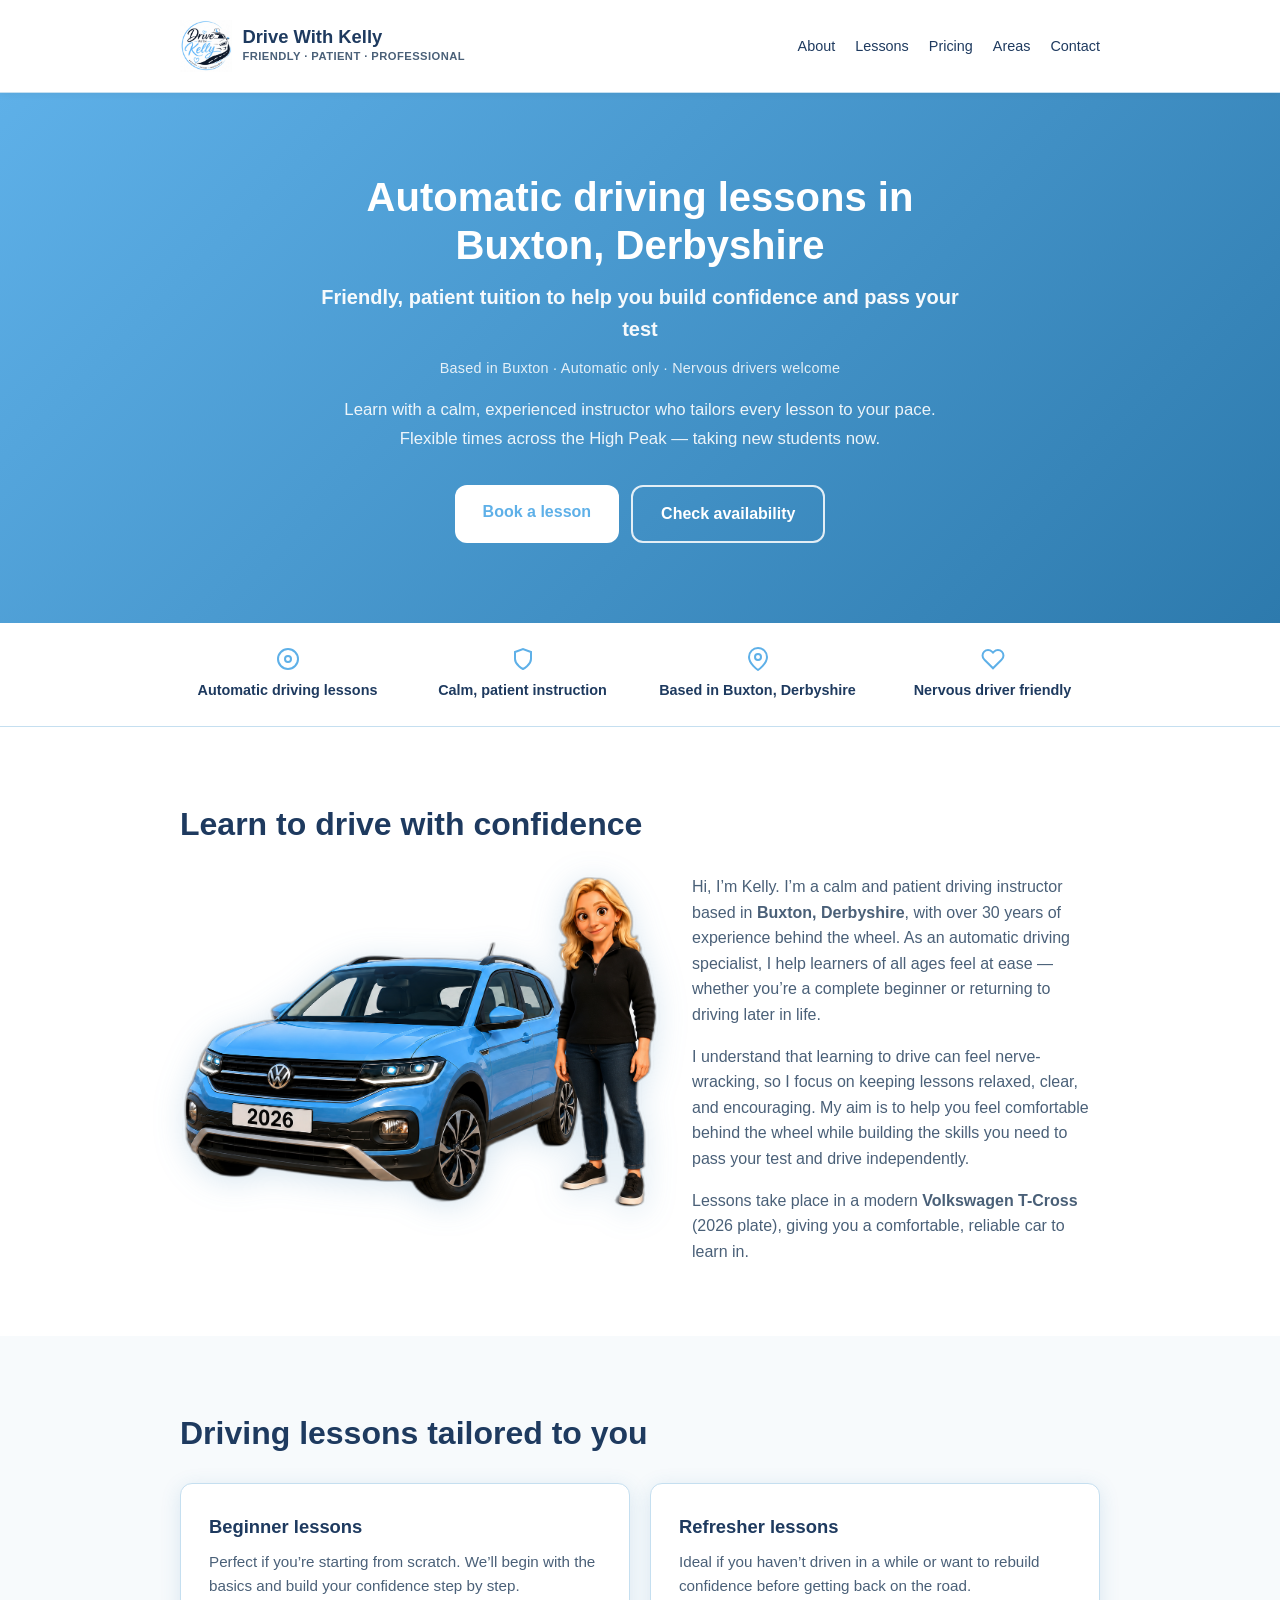
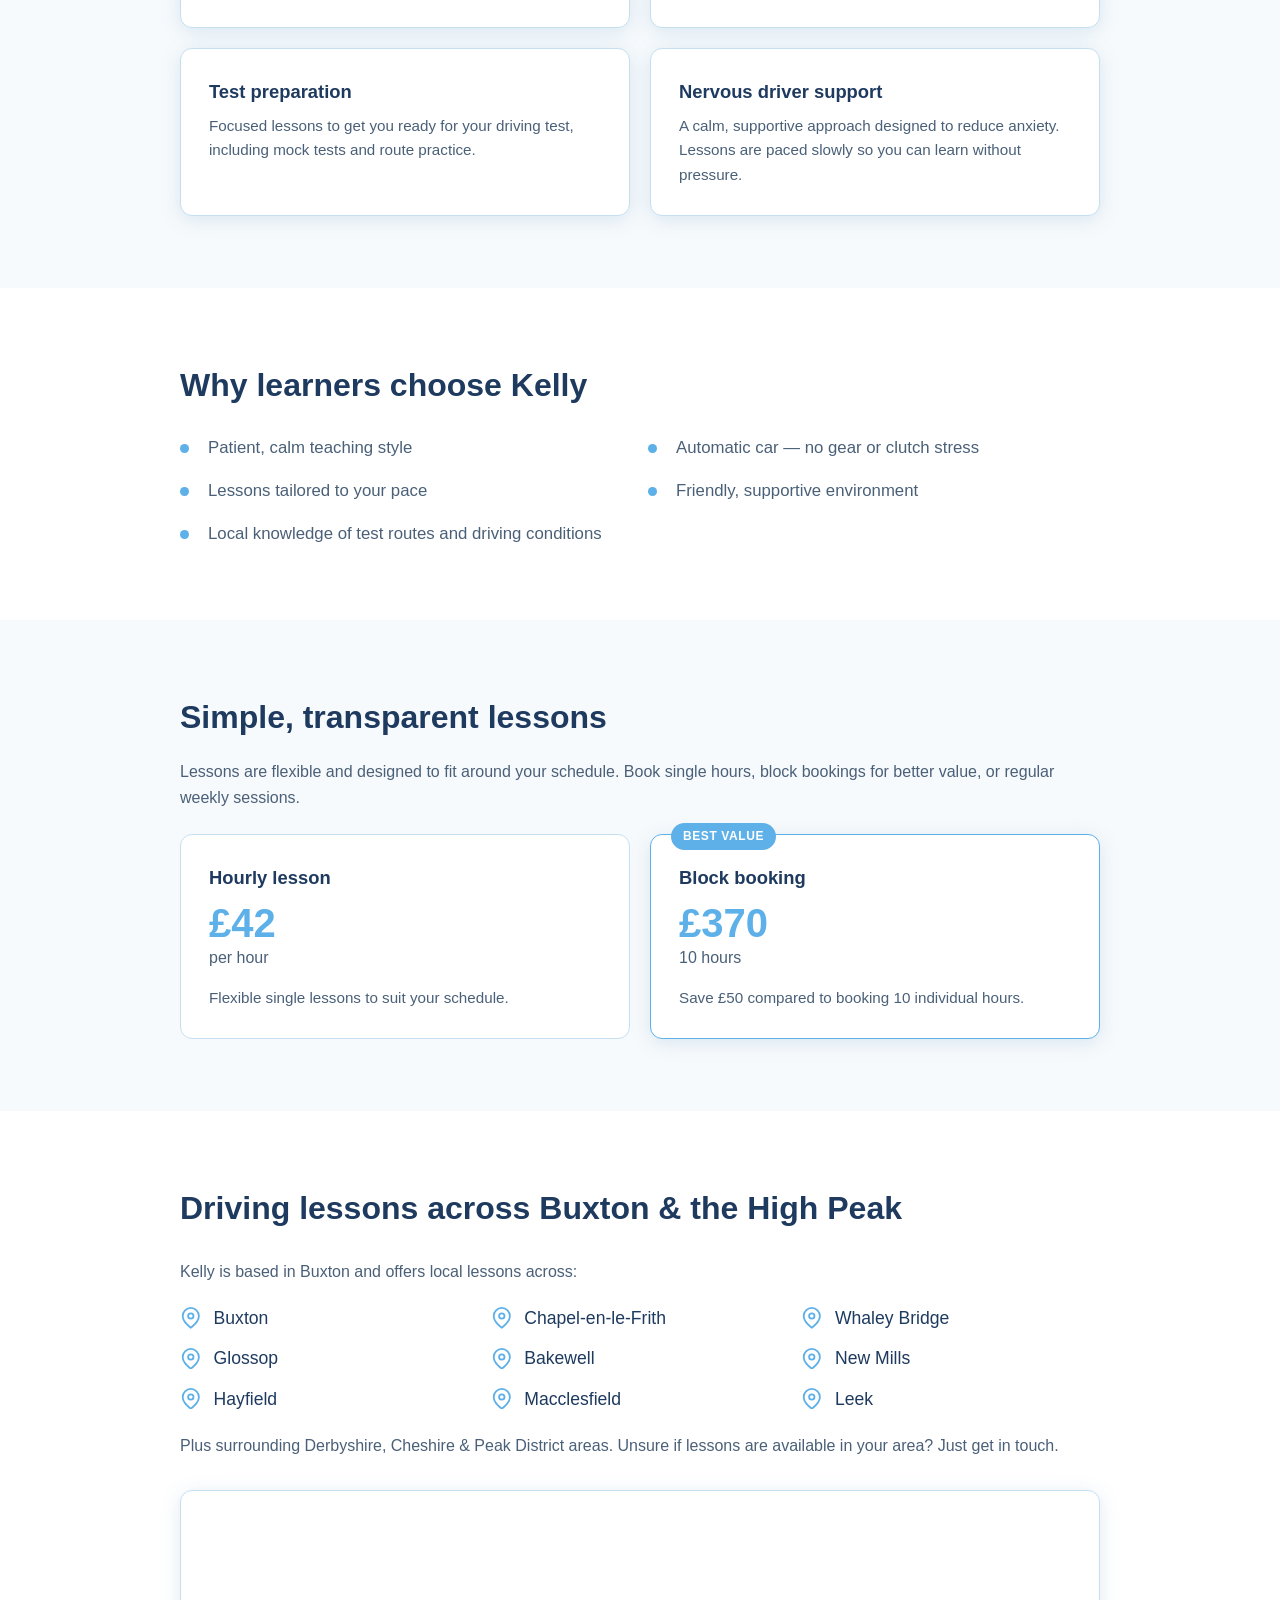
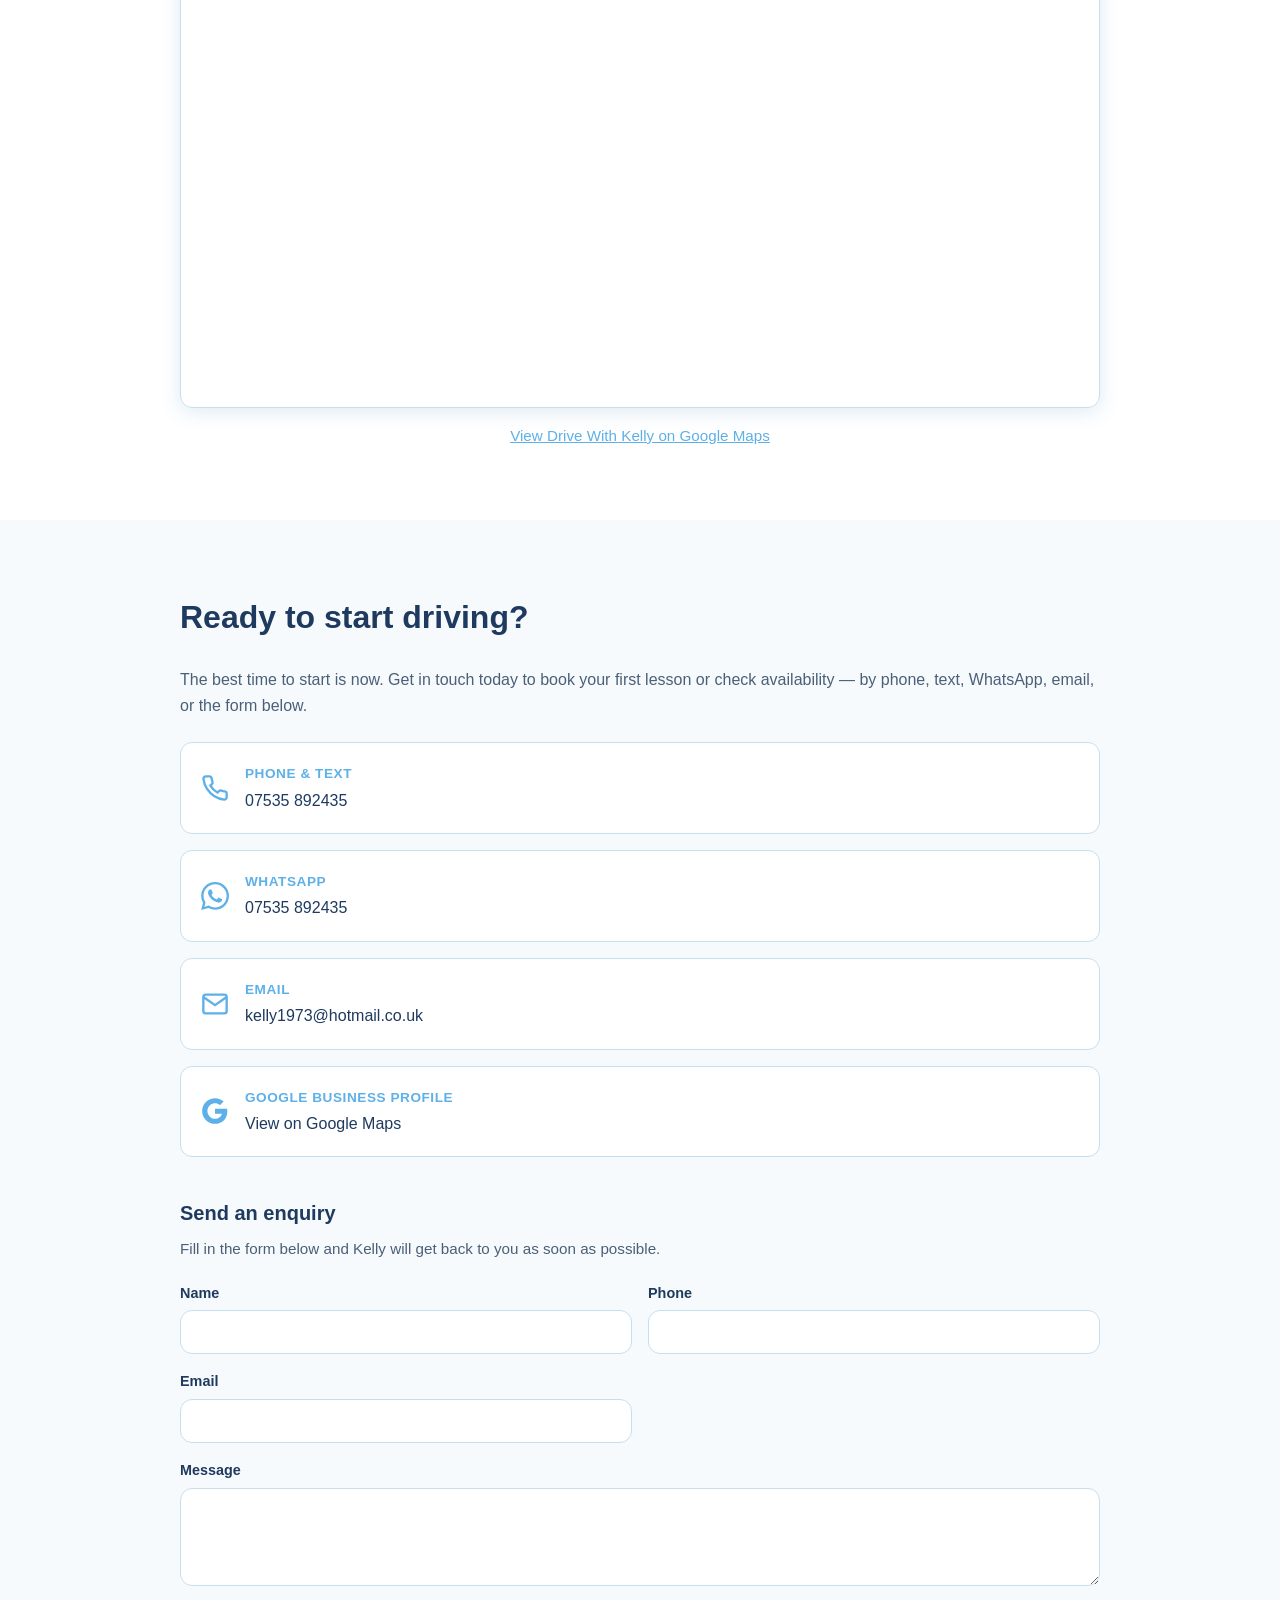
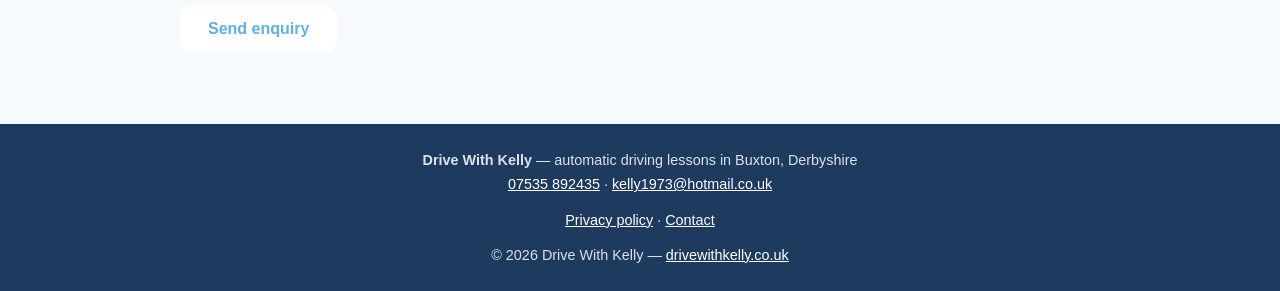
==== commit 77dcf4d4: "Remove testimonials section to fix Google rich results error - Remove testimonials navigation link f" ====
--- a/index.html
+++ b/index.html
@@ -112,12 +112,6 @@
               "priceCurrency": "GBP"
             }
           ]
-        },
-        "review": {
-          "@type": "Review",
-          "author": { "@type": "Person", "name": "Danielle Spencer" },
-          "reviewBody": "I was taught by my mum at 28 years old and passed first time. Kelly is so calm and patient — she made me feel completely at ease, even as a nervous adult learner.",
-          "reviewRating": { "@type": "Rating", "ratingValue": "5", "bestRating": "5" }
         }
       }
     ]
@@ -140,7 +134,6 @@
           <li><a href="#lessons">Lessons</a></li>
           <li><a href="#pricing">Pricing</a></li>
           <li><a href="#areas">Areas</a></li>
-          <li><a href="#testimonials">Testimonials</a></li>
           <li><a href="#contact">Contact</a></li>
         </ul>
       </nav>
@@ -319,22 +312,6 @@
         </div>
         <p class="map-embed-link">
           <a href="https://www.google.com/maps/place/Drive+With+Kelly/@53.1184681,-2.138603,9z/data=!3m1!4b1!4m6!3m5!1s0x2b0ea656d207804f:0x93e9efdf19890e57!8m2!3d53.1184681!4d-2.138603!16s%2Fg%2F11z9g590zz" target="_blank" rel="noopener noreferrer">View Drive With Kelly on Google Maps</a>
-        </p>
-      </div>
-    </section>
-
-    <section id="testimonials" class="section testimonials" aria-labelledby="testimonials-heading">
-      <div class="container">
-        <h2 id="testimonials-heading">What learners say</h2>
-        <blockquote class="testimonial">
-          <p>&ldquo;I was taught by my mum at 28 years old and passed first time. Kelly is so calm and patient — she made me feel completely at ease, even as a nervous adult learner.&rdquo;</p>
-          <footer>
-            <cite>Danielle Spencer</cite>
-            <span class="testimonial-relation">Kelly&rsquo;s daughter</span>
-          </footer>
-        </blockquote>
-        <p class="testimonials-more">
-          <a href="https://www.google.com/maps/place/Drive+With+Kelly/@53.1184681,-2.138603,9z/data=!3m1!4b1!4m6!3m5!1s0x2b0ea656d207804f:0x93e9efdf19890e57!8m2!3d53.1184681!4d-2.138603!16s%2Fg%2F11z9g590zz" target="_blank" rel="noopener noreferrer">Read more reviews on Google</a>
         </p>
       </div>
     </section>
--- a/css/styles.css
+++ b/css/styles.css
@@ -497,46 +497,6 @@
   font-size: 0.95rem;
 }
 
-/* Testimonials */
-
-.testimonial {
-  background: var(--color-bg);
-  border-left: 4px solid var(--color-primary);
-  border-radius: 0 var(--radius) var(--radius) 0;
-  padding: 1.75rem;
-  margin: 0;
-  box-shadow: var(--shadow);
-}
-
-.testimonial p {
-  font-size: 1.1rem;
-  font-style: italic;
-  margin: 0 0 1.25rem;
-  color: var(--color-text);
-  line-height: 1.7;
-}
-
-.testimonial footer {
-  display: flex;
-  flex-direction: column;
-  gap: 0.15rem;
-}
-
-.testimonial cite {
-  font-style: normal;
-  font-weight: 700;
-  color: var(--color-text);
-}
-
-.testimonial-relation {
-  font-size: 0.9rem;
-  color: var(--color-text-muted);
-}
-
-.testimonials-more {
-  margin: 1.5rem 0 0;
-}
-
 /* Contact */
 
 .contact {
@@ -774,10 +734,6 @@
   .contact-form-submit {
     grid-column: 1 / -1;
   }
-
-  .testimonial {
-    max-width: 720px;
-  }
 }
 
 @media (min-width: 960px) {
